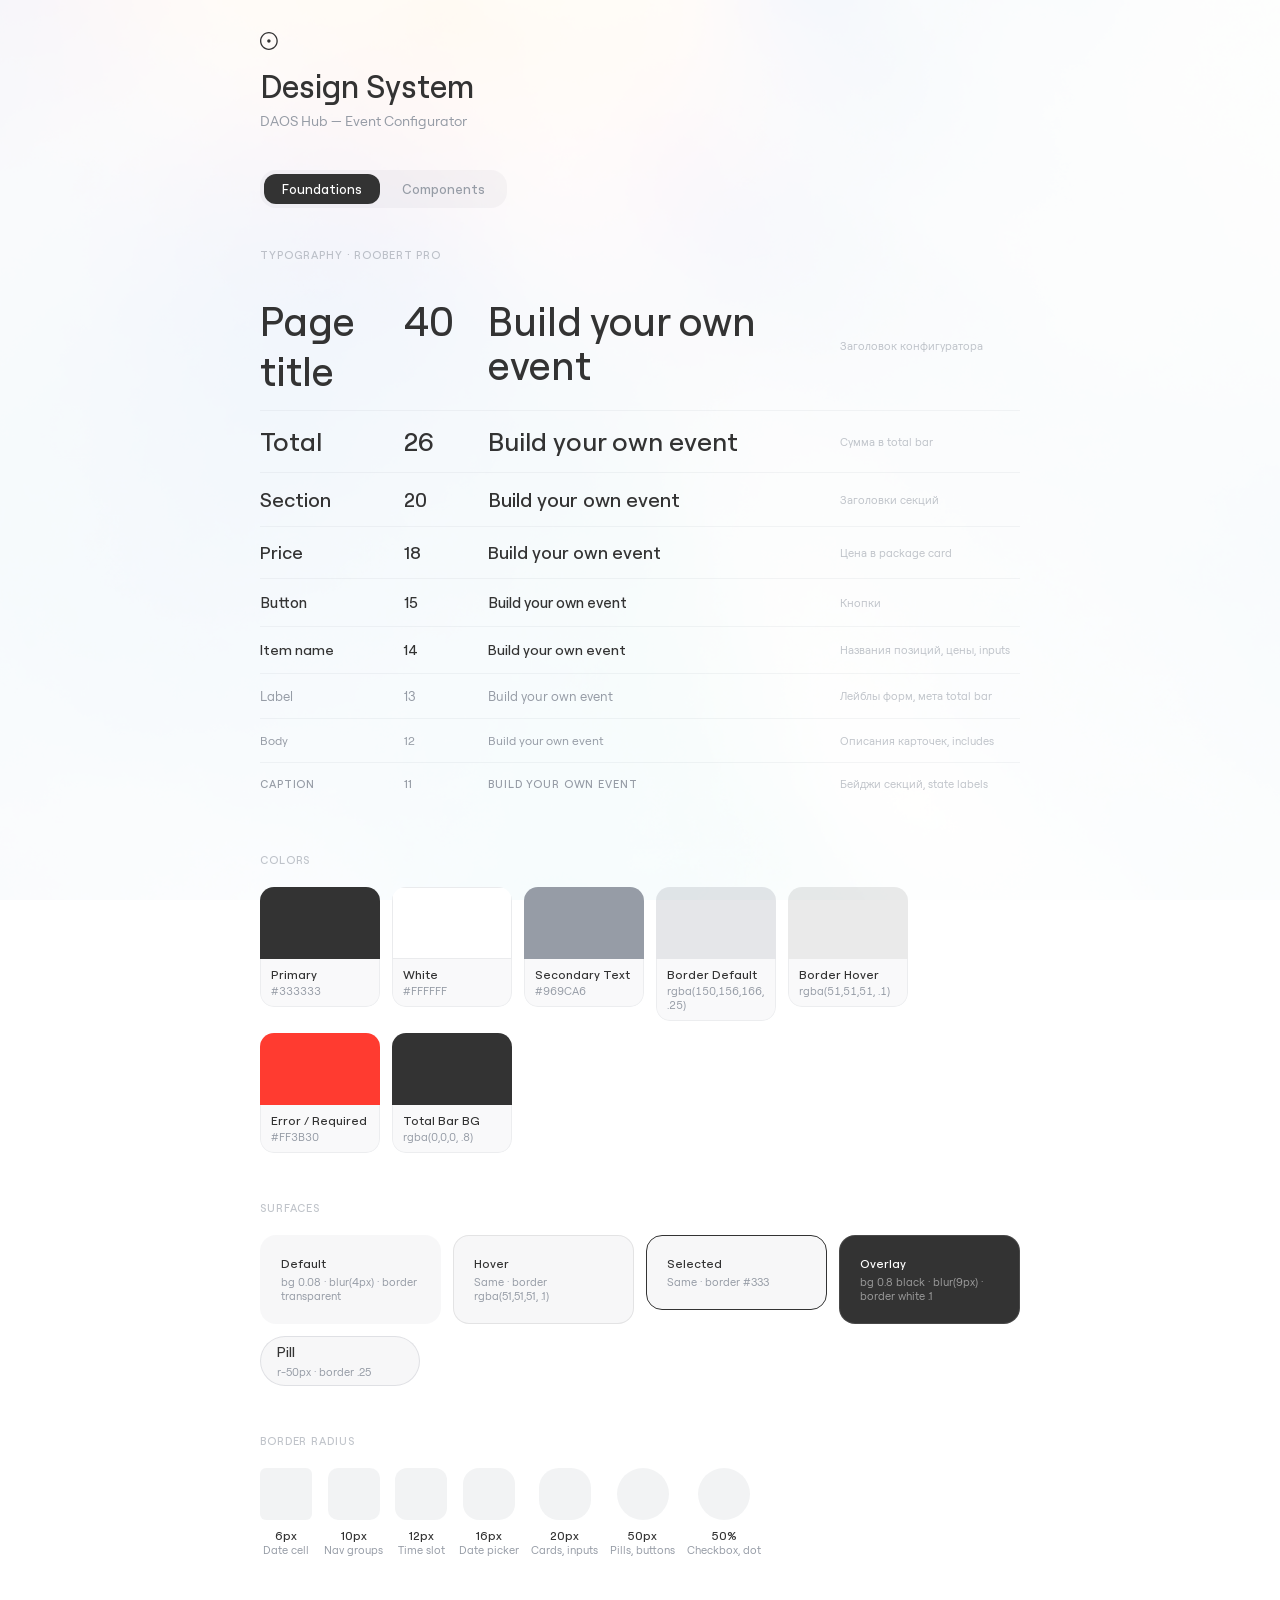
==== design-system.html @ 085d87f9 "style: refine text alignment and spacing for improved visual consistency - Center aligned text eleme" ====
<!DOCTYPE html>
<html lang="en">
<head>
  <meta charset="UTF-8">
  <meta name="viewport" content="width=device-width, initial-scale=1.0">
  <title>Design System — DAOS Hub</title>
  <link rel="stylesheet" href="styles.css">
  <style>
    /* ── DS overrides ── */
    body { padding: 2rem; overflow: auto; }
    body::before { opacity: 0.15; }
    .split-layout { display: block; height: auto; overflow: visible; padding: 0; }
    .split-left, .split-right { display: block; width: auto; height: auto; overflow: visible; position: static; }

    /* ── Shell ── */
    .ds-wrap { max-width: 760px; margin: 0 auto; padding-bottom: 6rem; }
    .ds-header { margin-bottom: 2.5rem; }
    .ds-logo { margin-bottom: 12px; }
    .ds-title { font-size: 32px; font-weight: 500; margin-bottom: 6px; }
    .ds-subtitle { font-size: 14px; color: #969CA6; }

    /* ── Tabs ── */
    .ds-tabs { display: flex; gap: 4px; margin-bottom: 2.5rem; background: rgba(150,156,166,0.08); border-radius: 16px; padding: 4px; width: fit-content; }
    .ds-tab { padding: 7px 18px; border-radius: 12px; font-family: inherit; font-size: 13px; font-weight: 500; border: none; cursor: pointer; background: transparent; color: #969CA6; transition: background 0.15s, color 0.15s; }
    .ds-tab.active { background: #333; color: #fff; }

    /* ── Panels ── */
    .ds-panel { display: none; }
    .ds-panel.active { display: block; }

    /* ── Sections ── */
    .ds-section { margin-bottom: 3rem; }
    .ds-section-title { font-size: 11px; font-weight: 500; text-transform: uppercase; letter-spacing: 0.08em; color: rgba(150,156,166,0.6); margin-bottom: 1.25rem; }
    .ds-row { display: flex; flex-wrap: wrap; gap: 12px; align-items: flex-start; }

    /* ── Color swatches ── */
    .swatch { border-radius: 14px; overflow: hidden; width: 120px; }
    .swatch-color { height: 72px; }
    .swatch-info { padding: 8px 10px; background: rgba(150,156,166,0.06); border: 1px solid rgba(150,156,166,0.12); border-top: none; border-radius: 0 0 14px 14px; }
    .swatch-name { font-size: 12px; font-weight: 500; color: #333; }
    .swatch-hex  { font-size: 11px; color: #969CA6; margin-top: 2px; font-variant-numeric: tabular-nums; }

    /* ── Surface samples ── */
    .surface-sample { border-radius: 16px; padding: 1.25rem; min-width: 160px; flex: 1; }
    .surface-label { font-size: 12px; font-weight: 500; margin-bottom: 4px; }
    .surface-desc  { font-size: 11px; color: #969CA6; }

    /* ── Typography scale ── */
    .type-scale { display: flex; flex-direction: column; }
    .ts-row { display: grid; grid-template-columns: 120px 60px 1fr 180px; align-items: baseline; gap: 0 1.5rem; padding: 14px 0; border-bottom: 1px solid rgba(150,156,166,0.1); }
    .ts-row:last-child { border-bottom: none; }
    .ts-name  { flex-shrink: 0; }
    .ts-size  { flex-shrink: 0; }
    .ts-example { }
    .ts-usage { font-size: 11px; color: rgba(150,156,166,0.6); align-self: center; }

    /* ── Component blocks ── */
    .cmp-block { margin-bottom: 3rem; }
    .cmp-title { font-size: 11px; font-weight: 500; text-transform: uppercase; letter-spacing: 0.08em; color: rgba(150,156,166,0.5); margin-bottom: 1.25rem; }
    .cmp-demo { padding: 1.5rem; background: rgba(150,156,166,0.04); border-radius: 20px; border: 1px solid rgba(150,156,166,0.1); }

    /* ── State tags ── */
    .state-group { display: flex; flex-direction: column; gap: 6px; }
    .state-tag { font-size: 11px; font-weight: 500; color: rgba(150,156,166,0.6); letter-spacing: 0.04em; padding-left: 2px; display: flex; align-items: center; gap: 6px; }
    .state-tag::after { content: ''; flex: 1; height: 1px; background: rgba(150,156,166,0.12); }
    .state-stack { display: flex; flex-direction: column; gap: 16px; }

    /* ── States side by side (for compact components) ── */
    .states-grid { display: flex; gap: 12px; flex-wrap: wrap; }
    .states-grid .state-group { flex: 1; min-width: 120px; }

    /* ── Interactive hint ── */
    .cmp-hint { font-size: 11px; color: #969CA6; margin-bottom: 12px; }
  </style>
</head>
<body>

<div class="ds-wrap">

  <div class="ds-header">
    <div class="ds-logo">
      <svg width="18" height="18" viewBox="0 0 20 20" fill="none">
        <path fill-rule="evenodd" clip-rule="evenodd" d="M9.88142 1.47632C5.22919 1.47632 1.45894 5.29324 1.45894 9.99912C1.45894 14.705 5.23093 18.5219 9.88142 18.5219C14.5319 18.5219 18.3039 14.705 18.3039 9.99912C18.3039 5.29324 14.5337 1.47632 9.88142 1.47632ZM0 9.99912C0 4.47658 4.42389 0 9.88142 0C15.3389 0 19.7628 4.47658 19.7628 9.99912C19.7628 15.5217 15.3389 19.9982 9.88142 19.9982C4.42389 19.9982 0 15.5217 0 9.99912Z" fill="#333"/>
        <path fill-rule="evenodd" clip-rule="evenodd" d="M8.02148 9.99919C8.02148 8.9603 8.85292 8.11719 9.88133 8.11719C10.9097 8.11719 11.7412 8.95853 11.7412 9.99919C11.7412 11.0398 10.9097 11.8812 9.88133 11.8812C8.85292 11.8812 8.02148 11.0398 8.02148 9.99919Z" fill="#333"/>
      </svg>
    </div>
    <div class="ds-title">Design System</div>
    <div class="ds-subtitle">DAOS Hub — Event Configurator</div>
  </div>

  <div class="ds-tabs">
    <button class="ds-tab active" onclick="showTab(event,'foundations')">Foundations</button>
    <button class="ds-tab" onclick="showTab(event,'components')">Components</button>
  </div>

  <!-- ══════════════════ FOUNDATIONS ══════════════════ -->
  <div class="ds-panel active" id="tab-foundations">

    <!-- Typography -->
    <div class="ds-section">
      <div class="ds-section-title">Typography · Roobert PRO</div>

      <div class="type-scale">

        <div class="ts-row">
          <div class="ts-name" style="font-size:40px;font-weight:500;">Page title</div>
          <div class="ts-size" style="font-size:40px;font-weight:500;">40</div>
          <div class="ts-example" style="font-size:40px;font-weight:500;line-height:1.1;">Build your own event</div>
          <div class="ts-usage">Заголовок конфигуратора</div>
        </div>

        <div class="ts-row">
          <div class="ts-name" style="font-size:26px;font-weight:500;">Total</div>
          <div class="ts-size" style="font-size:26px;font-weight:500;">26</div>
          <div class="ts-example" style="font-size:26px;font-weight:500;">Build your own event</div>
          <div class="ts-usage">Сумма в total bar</div>
        </div>

        <div class="ts-row">
          <div class="ts-name" style="font-size:20px;font-weight:500;">Section</div>
          <div class="ts-size" style="font-size:20px;font-weight:500;">20</div>
          <div class="ts-example" style="font-size:20px;font-weight:500;">Build your own event</div>
          <div class="ts-usage">Заголовки секций</div>
        </div>

        <div class="ts-row">
          <div class="ts-name" style="font-size:18px;font-weight:500;">Price</div>
          <div class="ts-size" style="font-size:18px;font-weight:500;">18</div>
          <div class="ts-example" style="font-size:18px;font-weight:500;">Build your own event</div>
          <div class="ts-usage">Цена в package card</div>
        </div>

        <div class="ts-row">
          <div class="ts-name" style="font-size:15px;font-weight:500;">Button</div>
          <div class="ts-size" style="font-size:15px;font-weight:500;">15</div>
          <div class="ts-example" style="font-size:15px;font-weight:500;">Build your own event</div>
          <div class="ts-usage">Кнопки</div>
        </div>

        <div class="ts-row">
          <div class="ts-name" style="font-size:14px;font-weight:500;">Item name</div>
          <div class="ts-size" style="font-size:14px;font-weight:500;">14</div>
          <div class="ts-example" style="font-size:14px;font-weight:500;">Build your own event</div>
          <div class="ts-usage">Названия позиций, цены, inputs</div>
        </div>

        <div class="ts-row">
          <div class="ts-name" style="font-size:13px;font-weight:400;color:#969CA6;">Label</div>
          <div class="ts-size" style="font-size:13px;font-weight:400;color:#969CA6;">13</div>
          <div class="ts-example" style="font-size:13px;font-weight:400;color:#969CA6;">Build your own event</div>
          <div class="ts-usage">Лейблы форм, мета total bar</div>
        </div>

        <div class="ts-row">
          <div class="ts-name" style="font-size:12px;font-weight:400;color:#969CA6;">Body</div>
          <div class="ts-size" style="font-size:12px;font-weight:400;color:#969CA6;">12</div>
          <div class="ts-example" style="font-size:12px;font-weight:400;color:#969CA6;">Build your own event</div>
          <div class="ts-usage">Описания карточек, includes</div>
        </div>

        <div class="ts-row" style="border-bottom:none;">
          <div class="ts-name" style="font-size:11px;font-weight:500;text-transform:uppercase;letter-spacing:0.08em;color:#969CA6;">Caption</div>
          <div class="ts-size" style="font-size:11px;font-weight:500;color:#969CA6;">11</div>
          <div class="ts-example" style="font-size:11px;font-weight:500;text-transform:uppercase;letter-spacing:0.08em;color:#969CA6;">Build your own event</div>
          <div class="ts-usage">Бейджи секций, state labels</div>
        </div>

      </div>
    </div>

    <!-- Colors -->
    <div class="ds-section">
      <div class="ds-section-title">Colors</div>
      <div class="ds-row">
        <div class="swatch">
          <div class="swatch-color" style="background:#333333;"></div>
          <div class="swatch-info"><div class="swatch-name">Primary</div><div class="swatch-hex">#333333</div></div>
        </div>
        <div class="swatch">
          <div class="swatch-color" style="background:#ffffff;border:1px solid rgba(150,156,166,0.2);"></div>
          <div class="swatch-info"><div class="swatch-name">White</div><div class="swatch-hex">#FFFFFF</div></div>
        </div>
        <div class="swatch">
          <div class="swatch-color" style="background:#969CA6;"></div>
          <div class="swatch-info"><div class="swatch-name">Secondary Text</div><div class="swatch-hex">#969CA6</div></div>
        </div>
        <div class="swatch">
          <div class="swatch-color" style="background:rgba(150,156,166,0.25);"></div>
          <div class="swatch-info"><div class="swatch-name">Border Default</div><div class="swatch-hex">rgba(150,156,166, .25)</div></div>
        </div>
        <div class="swatch">
          <div class="swatch-color" style="background:rgba(51,51,51,0.1);"></div>
          <div class="swatch-info"><div class="swatch-name">Border Hover</div><div class="swatch-hex">rgba(51,51,51, .1)</div></div>
        </div>
        <div class="swatch">
          <div class="swatch-color" style="background:#FF3B30;"></div>
          <div class="swatch-info"><div class="swatch-name">Error / Required</div><div class="swatch-hex">#FF3B30</div></div>
        </div>
        <div class="swatch">
          <div class="swatch-color" style="background:rgba(0,0,0,0.8);"></div>
          <div class="swatch-info"><div class="swatch-name">Total Bar BG</div><div class="swatch-hex">rgba(0,0,0, .8)</div></div>
        </div>
      </div>
    </div>

    <!-- Surfaces -->
    <div class="ds-section">
      <div class="ds-section-title">Surfaces</div>
      <div class="ds-row">
        <div class="surface-sample" style="background:rgba(150,156,166,0.08);backdrop-filter:blur(4px);border:1px solid transparent;">
          <div class="surface-label">Default</div>
          <div class="surface-desc">bg 0.08 · blur(4px) · border transparent</div>
        </div>
        <div class="surface-sample" style="background:rgba(150,156,166,0.08);backdrop-filter:blur(4px);border:1px solid rgba(51,51,51,0.1);">
          <div class="surface-label">Hover</div>
          <div class="surface-desc">Same · border rgba(51,51,51, .1)</div>
        </div>
        <div class="surface-sample" style="background:rgba(150,156,166,0.08);backdrop-filter:blur(4px);border:1px solid #333;">
          <div class="surface-label">Selected</div>
          <div class="surface-desc">Same · border #333</div>
        </div>
        <div class="surface-sample" style="background:rgba(0,0,0,0.8);backdrop-filter:blur(9px);border:1px solid rgba(255,255,255,0.1);color:#fff;">
          <div class="surface-label" style="color:#fff;">Overlay</div>
          <div class="surface-desc" style="color:rgba(255,255,255,0.5);">bg 0.8 black · blur(9px) · border white .1</div>
        </div>
        <div class="surface-sample" style="background:rgba(150,156,166,0.08);border:1px solid rgba(150,156,166,0.25);border-radius:50px;padding:6px 16px;flex:none;width:fit-content;align-self:flex-start;">
          <div class="surface-label" style="font-size:14px;font-weight:500;margin:0;">Pill</div>
          <div class="surface-desc" style="margin-top:4px;">r-50px · border .25</div>
        </div>
      </div>
    </div>

    <!-- Border Radius -->
    <div class="ds-section">
      <div class="ds-section-title">Border Radius</div>
      <div class="ds-row" style="align-items:flex-end;">
        <div style="text-align:center;">
          <div style="width:52px;height:52px;background:rgba(150,156,166,0.12);border-radius:6px;margin:0 auto 8px;"></div>
          <div style="font-size:12px;font-weight:500;">6px</div>
          <div style="font-size:11px;color:#969CA6;">Date cell</div>
        </div>
        <div style="text-align:center;">
          <div style="width:52px;height:52px;background:rgba(150,156,166,0.12);border-radius:10px;margin:0 auto 8px;"></div>
          <div style="font-size:12px;font-weight:500;">10px</div>
          <div style="font-size:11px;color:#969CA6;">Nav groups</div>
        </div>
        <div style="text-align:center;">
          <div style="width:52px;height:52px;background:rgba(150,156,166,0.12);border-radius:12px;margin:0 auto 8px;"></div>
          <div style="font-size:12px;font-weight:500;">12px</div>
          <div style="font-size:11px;color:#969CA6;">Time slot</div>
        </div>
        <div style="text-align:center;">
          <div style="width:52px;height:52px;background:rgba(150,156,166,0.12);border-radius:16px;margin:0 auto 8px;"></div>
          <div style="font-size:12px;font-weight:500;">16px</div>
          <div style="font-size:11px;color:#969CA6;">Date picker</div>
        </div>
        <div style="text-align:center;">
          <div style="width:52px;height:52px;background:rgba(150,156,166,0.12);border-radius:20px;margin:0 auto 8px;"></div>
          <div style="font-size:12px;font-weight:500;">20px</div>
          <div style="font-size:11px;color:#969CA6;">Cards, inputs</div>
        </div>
        <div style="text-align:center;">
          <div style="width:52px;height:52px;background:rgba(150,156,166,0.12);border-radius:50px;margin:0 auto 8px;"></div>
          <div style="font-size:12px;font-weight:500;">50px</div>
          <div style="font-size:11px;color:#969CA6;">Pills, buttons</div>
        </div>
        <div style="text-align:center;">
          <div style="width:52px;height:52px;background:rgba(150,156,166,0.12);border-radius:50%;margin:0 auto 8px;"></div>
          <div style="font-size:12px;font-weight:500;">50%</div>
          <div style="font-size:11px;color:#969CA6;">Checkbox, dot</div>
        </div>
      </div>
    </div>

  </div><!-- /foundations -->


  <!-- ══════════════════ COMPONENTS ══════════════════ -->
  <div class="ds-panel" id="tab-components">

    <!-- Toggle Card -->
    <div class="cmp-block">
      <div class="cmp-title">Toggle Card — Multi-select</div>
      <div class="cmp-demo">
        <div class="item-list">
          <div class="item-card ds-toggle" onclick="dsToggle(this)">
            <div class="item-main">
              <div class="item-chk"><svg class="item-chk-tick" viewBox="0 0 12 12"><polyline points="2,6 5,9 10,3" fill="none"/></svg></div>
              <div class="item-info">
                <div class="item-name">Conference Room</div>
                <div class="item-desc">Up to 30 people · boardroom style</div>
              </div>
              <div class="item-price">$1,500<div class="item-price-hint">/ hr</div></div>
            </div>
          </div>
          <div class="item-card ds-toggle" onclick="dsToggle(this)">
            <div class="item-main">
              <div class="item-chk"><svg class="item-chk-tick" viewBox="0 0 12 12"><polyline points="2,6 5,9 10,3" fill="none"/></svg></div>
              <div class="item-info">
                <div class="item-name">Networking Area</div>
                <div class="item-desc">70 people · stylish lounge and bar setting</div>
              </div>
              <div class="item-price">$2,000<div class="item-price-hint">/ hr</div></div>
            </div>
          </div>
          <div class="item-card selected ds-toggle" onclick="dsToggle(this)">
            <div class="item-main">
              <div class="item-chk"><svg class="item-chk-tick" viewBox="0 0 12 12" style="opacity:1;"><polyline points="2,6 5,9 10,3" fill="none"/></svg></div>
              <div class="item-info">
                <div class="item-name">Event Hall</div>
                <div class="item-desc">100 people · stunning Palm views and bar atmosphere</div>
              </div>
              <div class="item-price">$3,000<div class="item-price-hint">/ hr</div></div>
            </div>
            <div class="hrs-row" onclick="event.stopPropagation()">
              <span class="hrs-label">Hours</span>
              <div class="hrs-stepper">
                <button class="hrs-btn" onclick="dsHrs(this,-1)">
                  <svg class="lucide" viewBox="0 0 24 24"><line x1="5" y1="12" x2="19" y2="12"/></svg>
                </button>
                <span class="hrs-val">3</span>
                <button class="hrs-btn" onclick="dsHrs(this,1)">
                  <svg class="lucide" viewBox="0 0 24 24"><line x1="12" y1="5" x2="12" y2="19"/><line x1="5" y1="12" x2="19" y2="12"/></svg>
                </button>
              </div>
              <span class="hrs-total">$9,000</span>
            </div>
          </div>
          <div class="item-card included" style="cursor:default;">
            <div class="item-main">
              <div class="item-chk" style="opacity:0.35;"></div>
              <div class="item-info">
                <div class="item-name">Main Stage &amp; AV Setup</div>
                <div class="item-desc">LED screen, professional sound, stage lighting</div>
              </div>
              <div class="item-price"><span class="item-included">Included</span></div>
            </div>
          </div>
        </div>
      </div>
    </div>

    <!-- Package Card -->
    <div class="cmp-block">
      <div class="cmp-title">Package Card — Single-select</div>
      <div class="cmp-demo">
        <div style="display:flex;gap:12px;">
          <div class="item-card ds-pkg" onclick="dsPkg(this)" style="flex:1;border-radius:20px;padding:1rem;cursor:pointer;">
            <div class="pkg-price">$550 <span class="pkg-price-unit">/ 50 guests</span></div>
            <div class="pkg-name">Basic Sharing Platters</div>
            <div class="pkg-includes">Light, elegant bites · relaxed networking</div>
          </div>
          <div class="item-card selected ds-pkg" onclick="dsPkg(this)" style="flex:1;border-radius:20px;padding:1rem;cursor:pointer;">
            <div class="pkg-price">$950 <span class="pkg-price-unit">/ 50 guests</span></div>
            <div class="pkg-name">Classic Canapés</div>
            <div class="pkg-includes">5 items per person · elegant assortment</div>
          </div>
          <div class="item-card ds-pkg" onclick="dsPkg(this)" style="flex:1;border-radius:20px;padding:1rem;cursor:pointer;">
            <div class="pkg-price">$1,850 <span class="pkg-price-unit">/ 50 guests</span></div>
            <div class="pkg-name">Extended Canapés</div>
            <div class="pkg-includes">6 items per person · warm and cold bites</div>
          </div>
        </div>
      </div>
    </div>

    <!-- Val Box + Slider -->
    <div class="cmp-block">
      <div class="cmp-title">Value Badge + Slider</div>
      <div class="cmp-demo">
        <div style="text-align:center;">
          <div class="val-box" id="ds-guest-val">50 guests</div>
          <input type="range" id="ds-guest-slider" class="guest-slider" min="50" max="150" step="10" value="50"
            oninput="dsUpdateSlider(this)">
          <div class="guest-slider-ticks" id="ds-guest-ticks">
            <span class="active"></span><span class="active"></span><span></span><span></span><span></span><span></span><span></span><span></span><span></span><span></span><span></span>
          </div>
          <div class="guest-slider-range"><span>50</span><span>150</span></div>
        </div>
      </div>
    </div>

    <!-- Time Slot -->
    <div class="cmp-block">
      <div class="cmp-title">Time Slot</div>
      <div class="cmp-demo">
        <div style="display:flex;gap:8px;flex-wrap:wrap;">
          <div class="time-slot ds-timeslot" onclick="dsTimeSlot(this)">10:00</div>
          <div class="time-slot ds-timeslot" onclick="dsTimeSlot(this)">12:00</div>
          <div class="time-slot selected ds-timeslot" onclick="dsTimeSlot(this)">14:00</div>
          <div class="time-slot ds-timeslot" onclick="dsTimeSlot(this)">16:00</div>
          <div class="time-slot ds-timeslot" onclick="dsTimeSlot(this)">18:00</div>
          <div class="time-slot ds-timeslot" onclick="dsTimeSlot(this)">20:00</div>
        </div>
      </div>
    </div>

    <!-- Buttons -->
    <div class="cmp-block">
      <div class="cmp-title">Buttons</div>
      <div class="cmp-demo">
        <div style="display:flex;gap:16px;flex-wrap:wrap;align-items:center;">
          <button class="btn-submit" style="width:auto;margin:0;padding:12px 28px;">Leave a request</button>
          <div style="background:rgba(0,0,0,0.8);padding:12px 16px;border-radius:16px;">
            <button class="btn-submit" style="width:auto;margin:0;padding:12px 28px;background:#fff;color:#333;">Leave a request</button>
          </div>
          <button class="btn-back">← Back</button>
        </div>
      </div>
    </div>

    <!-- Form Inputs -->
    <div class="cmp-block">
      <div class="cmp-title">Form Inputs</div>
      <div class="cmp-demo">
        <div style="display:flex;gap:12px;flex-wrap:wrap;margin-bottom:12px;">
          <div style="flex:1;min-width:160px;">
            <div class="fg">
              <label>Name <span class="req">*</span></label>
              <input type="text" placeholder="Your name">
            </div>
          </div>
          <div style="flex:1;min-width:160px;">
            <div class="fg">
              <label>Email <span class="req">*</span></label>
              <input type="email" placeholder="you@company.com">
            </div>
          </div>
          <div style="flex:1;min-width:160px;">
            <div class="fg error">
              <label>Company <span class="req">*</span></label>
              <input type="text" placeholder="ACME Inc.">
              <span class="field-error">This field is required</span>
            </div>
          </div>
        </div>
        <div>
          <div class="fg">
            <label>Notes</label>
            <textarea placeholder="Any additional details…"></textarea>
          </div>
        </div>
      </div>
    </div>

    <!-- Total Bar -->
    <div class="cmp-block">
      <div class="cmp-title">Total Bar</div>
      <div class="cmp-demo" style="padding:0;">
        <div style="background:rgba(0,0,0,0.8);backdrop-filter:blur(9px);border-radius:20px;padding:0.875rem 1.25rem;color:#fff;display:flex;flex-direction:column;gap:0.875rem;">
          <div class="total-bar-top">
            <div class="total-bar-left">
              <div class="total-bar-meta">Your event</div>
              <div class="total-bar-datetime">Apr 25, 2026 · 18:00</div>
            </div>
            <div class="total-bar-right">
              <div style="font-size:13px;color:rgba(255,255,255,0.5);">Total</div>
              <div class="total-bar-val">$12,400</div>
            </div>
          </div>
          <button class="btn-submit" style="margin:0;background:#fff;color:#333;">Leave a request</button>
        </div>
      </div>
    </div>

  </div><!-- /components -->

</div><!-- /ds-wrap -->

<script>
  function showTab(e, name) {
    document.querySelectorAll('.ds-tab').forEach(t => t.classList.remove('active'));
    document.querySelectorAll('.ds-panel').forEach(p => p.classList.remove('active'));
    document.getElementById('tab-' + name).classList.add('active');
    e.target.classList.add('active');
  }

  /* Toggle Card */
  function dsToggle(card) {
    const wasSelected = card.classList.contains('selected');
    card.classList.toggle('selected');
    const tick = card.querySelector('.item-chk-tick');
    if (tick) tick.style.opacity = wasSelected ? '0' : '1';
    const hrsRow = card.querySelector('.hrs-row');
    if (hrsRow) hrsRow.style.display = wasSelected ? 'none' : 'flex';
  }

  /* Hours stepper */
  function dsHrs(btn, delta) {
    const stepper = btn.closest('.hrs-stepper');
    const valEl = stepper.querySelector('.hrs-val');
    const totalEl = btn.closest('.hrs-row').querySelector('.hrs-total');
    let hrs = parseInt(valEl.textContent) + delta;
    if (hrs < 1) hrs = 1;
    valEl.textContent = hrs;
    totalEl.textContent = '$' + (hrs * 3000).toLocaleString();
  }

  /* Slider with ticks */
  function dsUpdateSlider(input) {
    const val = parseInt(input.value);
    document.getElementById('ds-guest-val').textContent = val + ' guests';
    const idx = (val - 50) / 10;
    document.querySelectorAll('#ds-guest-ticks span').forEach((s, i) => {
      s.classList.toggle('active', i <= idx);
    });
  }

  /* Package Card single-select */
  function dsPkg(card) {
    card.closest('.cmp-demo').querySelectorAll('.ds-pkg').forEach(c => c.classList.remove('selected'));
    card.classList.add('selected');
  }

  /* Time Slot single-select */
  function dsTimeSlot(slot) {
    slot.closest('div').querySelectorAll('.ds-timeslot').forEach(s => s.classList.remove('selected'));
    slot.classList.add('selected');
  }
</script>

</body>
</html>
---- styles.css ----
@font-face {
  font-family: 'Roobert PRO';
  src: url('fonts/RoobertPRO-Light.woff') format('woff');
  font-weight: 300;
  font-style: normal;
  font-display: swap;
}
@font-face {
  font-family: 'Roobert PRO';
  src: url('fonts/RoobertPRO-Regular.woff') format('woff');
  font-weight: 400;
  font-style: normal;
  font-display: swap;
}
@font-face {
  font-family: 'Roobert PRO';
  src: url('fonts/RoobertPRO-Medium.woff') format('woff');
  font-weight: 500;
  font-style: normal;
  font-display: swap;
}
@font-face {
  font-family: 'Roobert PRO';
  src: url('fonts/RoobertPRO-Bold.woff') format('woff');
  font-weight: 700;
  font-style: normal;
  font-display: swap;
}

*, *::before, *::after { box-sizing: border-box; margin: 0; padding: 0; }
body { font-family: 'Roobert PRO', sans-serif; background: #fff; color: #333; padding: 2rem; position: relative; }
body::before { content: ''; position: fixed; inset: 0; background: url('images/background.png') no-repeat center center; background-size: cover; opacity: 0.3; z-index: -1; }
.cfg { max-width: 100%; margin: 0 auto; padding: 1.5rem 0 6rem; }
@media (min-width: 850px) { .cfg { max-width: 500px; } }
.divider { display: none; }

/* Locked state */
#rest { transition: opacity 0.2s; }
#rest.locked { opacity: 0.35; pointer-events: none; user-select: none; }
#enquiry-section { transition: opacity 0.2s; margin-top: 60px; }
#enquiry-section.locked { opacity: 0.35; pointer-events: none; user-select: none; }
#enquiry-section .step-row { margin-top: 0; }
.guest-slider-wrap { transition: opacity 0.2s; }
.guest-slider-wrap.locked { opacity: 0.35; pointer-events: none; user-select: none; }
.step-row.locked { opacity: 0.35; }

/* Lucide icons */
.lucide { width: 14px; height: 14px; stroke: currentColor; stroke-width: 1.5; vertical-align: middle; }
.item-chk-tick { width: 12px; height: 12px; stroke: #fff; stroke-width: 2.5; opacity: 0; transition: opacity 0.15s; }
.item-card.selected .item-chk-tick { opacity: 1; }
.btn-submit .lucide, .btn-back .lucide { width: 15px; height: 15px; }

/* Page title */
.cfg-logo { text-align: center; margin-bottom: 12px; }
.cfg-title { font-size: 40px; font-weight: 500; margin-bottom: 6px; text-align: center; }
.cfg-desc { font-size: 14px; color: #969CA6; text-align: center; margin-bottom: 0; }

/* Section headers */
.step-row { display: flex; align-items: center; justify-content: center; gap: 10px; margin-top: 60px; margin-bottom: calc(1rem + 10px); text-align: center; }
.cfg > .step-row:first-of-type { margin-top: 30px; }
.step-dot { width: 8px; height: 8px; border-radius: 50%; background: rgba(150, 156, 166, 0.5); flex-shrink: 0; transition: background 0.2s; }
.step-dot.done { background: #333; }
.step-title { font-size: 20px; font-weight: 500; color: #333; }
.step-sub { display: none; }

/* Guest count slider */
.guest-slider-wrap { padding: 0.25rem 0 0.5rem; }
.val-box { display: flex; align-items: center; justify-content: center; background: rgba(150,156,166,0.08); border: 1px solid rgba(150,156,166,0.25); border-radius: 50px; padding: 6px 16px; font-size: 14px; font-weight: 500; color: #333; margin: 0 auto 14px; width: fit-content; }
.guest-slider { -webkit-appearance: none; appearance: none; width: 100%; height: 4px; border-radius: 2px; background: rgba(150,156,166,0.25); outline: none; cursor: pointer; display: block; }
.guest-slider::-webkit-slider-thumb { -webkit-appearance: none; appearance: none; width: 16px; height: 16px; border-radius: 50%; background: #333; cursor: pointer; transition: transform 0.1s; }
.guest-slider::-webkit-slider-thumb:active { transform: scale(1.2); }
.guest-slider::-moz-range-thumb { width: 16px; height: 16px; border-radius: 50%; background: #333; border: none; cursor: pointer; }
.guest-slider-ticks { display: flex; justify-content: space-between; margin-top: 6px; padding: 0 8px; }
.guest-slider-ticks span { width: 2px; height: 2px; border-radius: 50%; background: rgba(150,156,166,0.4); display: block; transition: background 0.15s; }
.guest-slider-ticks span.active { background: #333; }
.guest-slider-range { display: flex; justify-content: space-between; font-size: 12px; color: #969CA6; margin-top: 3px; }
.duration-wrap { padding: 0.25rem 0 0.5rem; transition: opacity 0.2s; }
.duration-wrap.locked { opacity: 0.35; pointer-events: none; user-select: none; }
.duration-ticks { display: flex; justify-content: space-between; margin-top: 6px; padding: 0 8px; }
.duration-ticks span { width: 2px; height: 2px; border-radius: 50%; background: rgba(150,156,166,0.4); display: block; transition: background 0.15s; }
.duration-ticks span.active { background: #333; }
.size-card.selected { border-color: #333; }
.size-label { font-size: 16px; font-weight: 500; }
.size-hint { font-size: 13px; color: #969CA6; margin-top: 4px; }

/* Item list (multi-select toggle cards) */
.item-list { display: flex; flex-direction: column; gap: 8px; }
.item-card { background: rgba(150, 156, 166, 0.08); backdrop-filter: blur(4px); border: 1px solid transparent; border-radius: 20px; padding: 0.875rem 1.25rem; cursor: pointer; transition: border-color 0.15s; }
.item-card:hover { border-color: rgba(51, 51, 51, 0.1); }
.item-card:active { transform: scale(0.995); }
.item-card.selected { border-color: #333; }
.item-card.included { border-color: transparent; }
.item-main { display: flex; align-items: center; gap: 12px; }
.item-chk { width: 22px; height: 22px; border-radius: 50%; border: 1.5px solid rgba(150, 156, 166, 0.5); flex-shrink: 0; display: flex; align-items: center; justify-content: center; transition: background 0.15s, border-color 0.15s; cursor: pointer; }
.item-card.selected .item-chk { background: #333; border-color: #333; }
.item-info { flex: 1; min-width: 0; }
.item-name { font-size: 14px; font-weight: 500; }
.item-desc { font-size: 12px; color: rgba(150, 156, 166, 1); margin-top: 2px; }
.item-price { font-size: 14px; font-weight: 500; flex-shrink: 0; text-align: right; }
.item-price-hint { font-size: 11px; color: #969CA6; font-weight: 400; }
.item-included { font-size: 12px; color: #999; font-style: italic; font-weight: 400; }

/* Hours stepper */
.hrs-row { display: flex; align-items: center; gap: 10px; margin-top: 10px; padding-top: 10px; border-top: 1px solid rgba(150, 156, 166, 0.1); }
.hrs-label { font-size: 13px; color: #969CA6; }
.hrs-stepper { display: inline-flex; align-items: center; gap: 6px; background: rgba(150,156,166,0.08); border: 1px solid rgba(150,156,166,0.25); border-radius: 50px; padding: 2px; }
.hrs-btn { background: none; border: none; padding: 0; width: 26px; height: 26px; border-radius: 50%; display: flex; align-items: center; justify-content: center; cursor: pointer; color: #969CA6; outline: none; flex-shrink: 0; transition: background 0.15s, color 0.15s; font-family: inherit; }
.hrs-btn:hover { background: rgba(150,156,166,0.2); color: #333; }
.hrs-btn .lucide { width: 14px; height: 14px; }
.hrs-val { font-size: 14px; font-weight: 500; color: #333; min-width: 16px; text-align: center; }
.hrs-input { width: 28px; font-size: 14px; font-weight: 500; color: #333; text-align: center; background: none; border: none; outline: none; padding: 0; font-family: inherit; -moz-appearance: textfield; }
.hrs-input::-webkit-inner-spin-button, .hrs-input::-webkit-outer-spin-button { -webkit-appearance: none; margin: 0; }
.hrs-total { margin-left: auto; font-size: 14px; font-weight: 500; color: #333; }

/* Catering / Beverages cards (single-select) */
.pkg-grid { display: grid; grid-template-columns: 1fr 1fr; gap: 10px; }
.pkg-card { background: rgba(150, 156, 166, 0.08); backdrop-filter: blur(4px); border: 1px solid transparent; border-radius: 20px; padding: 0; cursor: default; transition: border-color 0.15s; overflow: hidden; }
#catering-grid .item-card { cursor: pointer; }
.pkg-img { width: 100%; aspect-ratio: 1 / 0.8; background: rgba(150, 156, 166, 0.08); display: block; }
.pkg-card .pkg-price, .pkg-card .pkg-name, .pkg-card .pkg-includes { padding-left: 1rem; padding-right: 1rem; }
.pkg-card .pkg-price { padding-top: 1rem; }
.pkg-card .pkg-includes { padding-bottom: 1rem; }
.pkg-card:hover { border-color: rgba(51, 51, 51, 0.1); }
.pkg-card.selected { border-color: #333; }
.pkg-name { font-size: 14px; font-weight: 500; line-height: 1.4; min-height: 1.4em; margin-bottom: 6px; }
.pkg-price { font-size: 18px; font-weight: 500; margin-bottom: 8px; }
.pkg-includes { font-size: 12px; color: #969CA6; margin-top: 8px; line-height: 1.5; }
.pkg-price-unit { font-size: 13px; font-weight: 400; color: #969CA6; }
.pkg-total { font-size: 12px; color: #969CA6; padding: 0 1rem; margin-bottom: 4px; min-height: 1em; }
.pkg-card.selected .pkg-includes { padding-bottom: 0; }
.waitstaff-badge { display: inline-block; margin: 8px 1rem 4px; padding: 3px 10px; background: rgba(51,51,51,0.07); border-radius: 20px; font-size: 11px; font-weight: 500; color: #333; }
.pkg-counter { display: flex; align-items: center; gap: 8px; padding: 10px 1rem 1rem; border-top: 1px solid rgba(150,156,166,0.1); margin-top: 8px; }

/* Date + time row */
.datetime-block { margin-bottom: 20px; }
/* Datetime header (above both boxes) */
.datetime-header { display: flex; gap: 8px; align-items: center; margin-bottom: 6px; }
.dt-cal-header { flex: 1; display: flex; align-items: center; justify-content: space-between; min-width: 0; }
.dt-cal-label { font-size: 13px; }
.dt-month { font-weight: 600; color: #333; }
.dt-year { color: #333; }
.dt-cal-header-nav { display: flex; gap: 2px; background: rgba(150, 156, 166, 0.08); backdrop-filter: blur(4px); border-radius: 10px; padding: 3px; }
.dt-slots-header { width: 145px; flex-shrink: 0; display: flex; align-items: center; justify-content: center; }
.dt-slots-day { font-size: 13px; text-align: center; }
.dt-slots-day .ts-dow { font-weight: 600; color: #333; }
.dt-slots-day .ts-date { color: #333; }
.ts-format-toggle { display: flex; gap: 2px; background: rgba(150, 156, 166, 0.08); backdrop-filter: blur(4px); border-radius: 10px; padding: 3px; }
.ts-fmt-btn { font-size: 11px; padding: 3px 6px; border-radius: 7px; border: none; cursor: pointer; font-family: inherit; background: transparent; color: #969CA6; transition: background 0.15s, color 0.15s; }
.ts-fmt-btn.active { background: #333; color: #fff; }

/* Datetime body */
.datetime-body { display: flex; gap: 8px; }
.date-picker { flex: 1; min-width: 0; height: 190px; overflow: hidden; background: rgba(150, 156, 166, 0.08); backdrop-filter: blur(4px); border: none; border-radius: 20px; padding: 10px; box-sizing: border-box; max-width: calc(100% - 153px); }
.time-slots-wrap { width: 145px; flex-shrink: 0; height: 190px; overflow: hidden; }
.time-slots { display: flex; flex-direction: column; gap: 5px; overflow-y: auto; scrollbar-width: none; height: 100%; }
.time-slots::-webkit-scrollbar { display: none; }
.time-slot { background: rgba(150, 156, 166, 0.08); backdrop-filter: blur(4px); border: 1px solid transparent; border-radius: 12px; padding: 7px 4px; text-align: center; font-size: 12px; font-family: inherit; cursor: pointer; transition: border-color 0.15s; flex-shrink: 0; }
.time-slot:hover { border-color: rgba(51, 51, 51, 0.1); }
.time-slot.selected { border-color: #333; font-weight: 500; }

/* Total bar */
@keyframes total-bar-in  { from { opacity: 0; transform: translateY(16px); } to { opacity: 1; transform: translateY(0); } }
@keyframes total-bar-out { from { opacity: 1; transform: translateY(0); } to { opacity: 0; transform: translateY(16px); } }
.total-bar { display: none; flex-direction: column; gap: 0.875rem; background: rgba(0, 0, 0, 0.8); backdrop-filter: blur(9px); border: 1px solid rgba(255, 255, 255, 0.1); color: #fff; border-radius: 20px; padding: 0.875rem 1.25rem; position: fixed; bottom: 1.5rem; left: 12px; right: 12px; z-index: 100; }
.total-bar.visible { display: flex; animation: total-bar-in 0.35s cubic-bezier(0.22, 1, 0.36, 1) both; }
.total-bar.hiding { display: flex; animation: total-bar-out 0.3s cubic-bezier(0.4, 0, 1, 1) both; }
@media (min-width: 850px) {
  .total-bar { right: 1.5rem; left: auto; width: calc(500px - 3rem); }
}
.total-bar-top { display: flex; justify-content: space-between; align-items: center; gap: 1rem; }
.total-bar-left { display: flex; flex-direction: column; gap: 2px; }
.total-bar-meta { font-size: 13px; color: rgba(255, 255, 255, 0.5); }
.total-bar-datetime { font-size: 13px; color: #fff; }
.total-bar-right { text-align: right; flex-shrink: 0; }
.total-bar-val { font-size: 26px; font-weight: 500; }

/* Checkout page */
.checkout-summary { background: rgba(150, 156, 166, 0.08); backdrop-filter: blur(4px); border: 1px solid transparent; border-radius: 20px; padding: 1.25rem; }
.co-section-header { font-size: 11px; font-weight: 500; text-transform: uppercase; letter-spacing: 0.05em; color: rgba(150, 156, 166, 0.5); padding-top: 14px; padding-bottom: 2px; }
.co-section-header:first-child { padding-top: 0; }
.checkout-row { display: flex; justify-content: space-between; align-items: baseline; padding: 5px 0; font-size: 14px; }
.checkout-row .lbl { color: rgba(150, 156, 166, 1); }
.checkout-row .val { color: #333; font-weight: 500; }
.checkout-total { display: flex; justify-content: space-between; align-items: flex-start; padding-top: 10px; margin-top: 8px; border-top: 1px solid rgba(150, 156, 166, 0.1); }
.total-lbl { font-size: 15px; font-weight: 500; }
.total-val { font-size: 22px; font-weight: 500; text-align: right; }

/* Buttons */
.btn-back { background: none; border: none; font-family: inherit; font-size: 13px; color: #969CA6; cursor: pointer; padding: 0; margin-bottom: 1.5rem; }
.btn-back:hover { color: #333; }
.btn-submit { width: 100%; margin-top: 1.25rem; padding: 12px; background: #333; color: #fff; border: none; border-radius: 20px; font-family: inherit; font-size: 15px; font-weight: 500; cursor: pointer; transition: opacity 0.15s; }
.total-bar .btn-submit { margin-top: 0; background: #fff; color: #333; }
.btn-submit:hover { opacity: 0.85; }
.btn-submit:active { transform: scale(0.995); }

/* Contact form */
.form-grid { margin-top: 1.5rem; display: grid; grid-template-columns: 1fr 1fr; gap: 12px; }
.fg { display: flex; flex-direction: column; gap: 6px; }
.fg.full { grid-column: 1 / -1; }
.fg label { font-size: 13px; color: #969CA6; }
.fg label .req { color: #FF3B30; }
.input-wrap { position: relative; display: flex; align-items: center; }
.input-wrap input { width: 100%; padding-right: 36px; }
.input-wrap .lucide { position: absolute; right: 12px; width: 16px; height: 16px; stroke: #969CA6; pointer-events: none; }
input[type="time"]::-webkit-calendar-picker-indicator { display: none; }
input[type="time"]::-webkit-date-and-time-value { text-align: left; margin: 0; }

.fg input, .fg textarea { font-family: inherit; font-size: 14px; padding: 8px 12px; background: rgba(150, 156, 166, 0.08); backdrop-filter: blur(4px); border: 1px solid transparent; border-radius: 20px; transition: border-color 0.15s; outline: none; box-sizing: border-box; height: 38px; -webkit-appearance: none; appearance: none; }
.phone-wrap { display: flex; gap: 8px; }
.phone-wrap input { flex: 1; min-width: 0; }
.dial-select { font-family: inherit; font-size: 14px; padding: 8px 10px; background: rgba(150, 156, 166, 0.08); backdrop-filter: blur(4px); border: 1px solid transparent; border-radius: 20px; outline: none; cursor: pointer; height: 38px; -webkit-appearance: none; appearance: none; flex-shrink: 0; transition: border-color 0.15s; color: #333; }
.dial-select:hover { border-color: rgba(51, 51, 51, 0.1); }
.dial-select:focus { border-color: #333; }
.fg textarea { height: auto; }
.fg input::placeholder, .fg textarea::placeholder { color: #969CA6; }
.fg input:hover, .fg textarea:hover { border-color: rgba(51, 51, 51, 0.1); }
.fg input:focus, .fg textarea:focus { border-color: #333; }
.fg textarea { min-height: 72px; resize: vertical; }

/* Field validation errors */
.fg.error label { color: #c00; }
.fg.error input, .fg.error textarea { border-color: #c00 !important; }
.field-error { font-size: 12px; color: #c00; margin-top: 2px; }

/* Success screen */
.success-box { text-align: center; padding: 2.5rem 1rem; }

/* ─── Date picker ─────────────────────────────────────────────────────────── */
.dp-header { display: none; }
.dp-month-label { font-size: 12px; font-weight: 500; }
.dp-nav { background: none; border: none; cursor: pointer; padding: 2px; border-radius: 8px; display: flex; align-items: center; color: #333; }
.dp-nav:hover { background: rgba(150,156,166,0.12); }
.dp-grid { display: grid; grid-template-columns: repeat(7, 1fr); gap: 1px; }
.dp-dow { font-size: 12px; color: #969CA6; text-align: center; padding: 2px 0 5px; }
.dp-day { font-size: 12px; text-align: center; padding: 4px 1px; border-radius: 6px; cursor: pointer; }
.dp-day:not(.dp-empty):hover { background: rgba(150,156,166,0.12); }
.dp-selected { background: #333 !important; color: #fff !important; }
.dp-today:not(.dp-selected) { font-weight: 600; }
.dp-past { color: rgba(150, 156, 166, 0.5); cursor: default; }
.dp-empty { cursor: default; }

/* Mobile time input (hidden on desktop) */
.time-mobile-wrap { display: none; }

/* ─── Responsive ──────────────────────────────────────────────────────────── */

@media (max-width: 639px) {
  body { padding: 1rem; }
  .cfg { padding: 1rem 0; }
  .pkg-grid { grid-template-columns: 1fr 1fr; }
  .form-grid { grid-template-columns: 1fr; }
  .fg.full { grid-column: 1 / -1; }
  .total-bar-val { font-size: 22px; }
  .size-card { padding: 0.875rem 1rem; }

  /* Prevent iOS zoom on input focus (triggered when font-size < 16px) */
  .fg input, .fg textarea { font-size: 16px; }

  /* DateTime: vertical layout on mobile */
  .datetime-header { flex-direction: column; align-items: stretch; gap: 0; }
  .dt-slots-header { display: none; }
  .datetime-body { flex-direction: column; }
  .date-picker { max-width: 100%; height: auto; }
  .time-slots-wrap { display: none; }

  /* Mobile time input */
  .time-mobile-wrap { display: flex; flex-direction: column; gap: 6px; margin-top: 8px; }
  .time-mobile-header { padding-left: 0; }
  .time-mobile-input { cursor: pointer; }
  .time-mobile-input input { width: 100%; height: 44px; font-family: inherit; font-size: 16px; padding: 8px 36px 8px 12px; background: rgba(150, 156, 166, 0.08); backdrop-filter: blur(4px); border: 1px solid transparent; border-radius: 20px; outline: none; box-sizing: border-box; -webkit-appearance: none; appearance: none; cursor: pointer; color: #333; }
  .time-mobile-input input:focus { border-color: #333; }
  .time-mobile-input .lucide { position: absolute; right: 12px; width: 16px; height: 16px; stroke: #969CA6; pointer-events: none; }
}

/* ─── Split Layout ─────────────────────────────────────────────────────────── */

@media (min-width: 850px) {
  body { padding: 0; overflow: hidden; }
  body::before { display: none; }

  body::before { display: block; }

  .split-layout { display: flex; height: 100vh; overflow: hidden; padding: 1.5rem 0 1.5rem 1.5rem; box-sizing: border-box; gap: 0; }

  .split-left { position: relative; flex: 1 1 0; height: 100%; overflow: hidden; background: rgba(150, 156, 166, 0.08); backdrop-filter: blur(4px); border-radius: 20px; }
  .split-img { width: 100%; height: 100%; object-fit: cover; object-position: center; display: block; border-radius: 20px; transition: opacity 0.4s ease; }
  .split-img.fading { opacity: 0; }
  .split-img-overlay { position: absolute; inset: 0; border-radius: 20px; background: rgba(0,0,0,0.1); pointer-events: none; }

  .split-label { position: absolute; inset: 0; display: flex; align-items: center; justify-content: center; padding: 2rem; text-align: center; font-size: 28px; font-weight: 500; color: #333; letter-spacing: -0.02em; line-height: 1.2; transition: opacity 0.2s ease; pointer-events: none; }

  .split-right { width: 500px; flex-shrink: 0; height: 100vh; overflow-y: auto; overflow-x: hidden; padding-bottom: 1.5rem; box-sizing: border-box; }
  .split-right .cfg { max-width: 500px; padding: 1.5rem; margin: 0; }
}

@media (max-width: 849px) {
  .split-layout { display: flex; flex-direction: column; box-sizing: border-box; }
  .split-left {
    display: block;
    flex: none;
    width: 100%;
    box-sizing: border-box;
    aspect-ratio: 16 / 9;
    position: sticky;
    top: 12px;
    z-index: 10;
    background: rgba(150, 156, 166, 0.08);
    backdrop-filter: blur(4px);
    border-radius: 20px;
    overflow: hidden;
  }
  .split-right { height: auto; overflow: visible; }
}

@media (max-width: 599px) {
  body { padding: 12px; }
  .split-layout { padding: 12px 12px 0; }
}
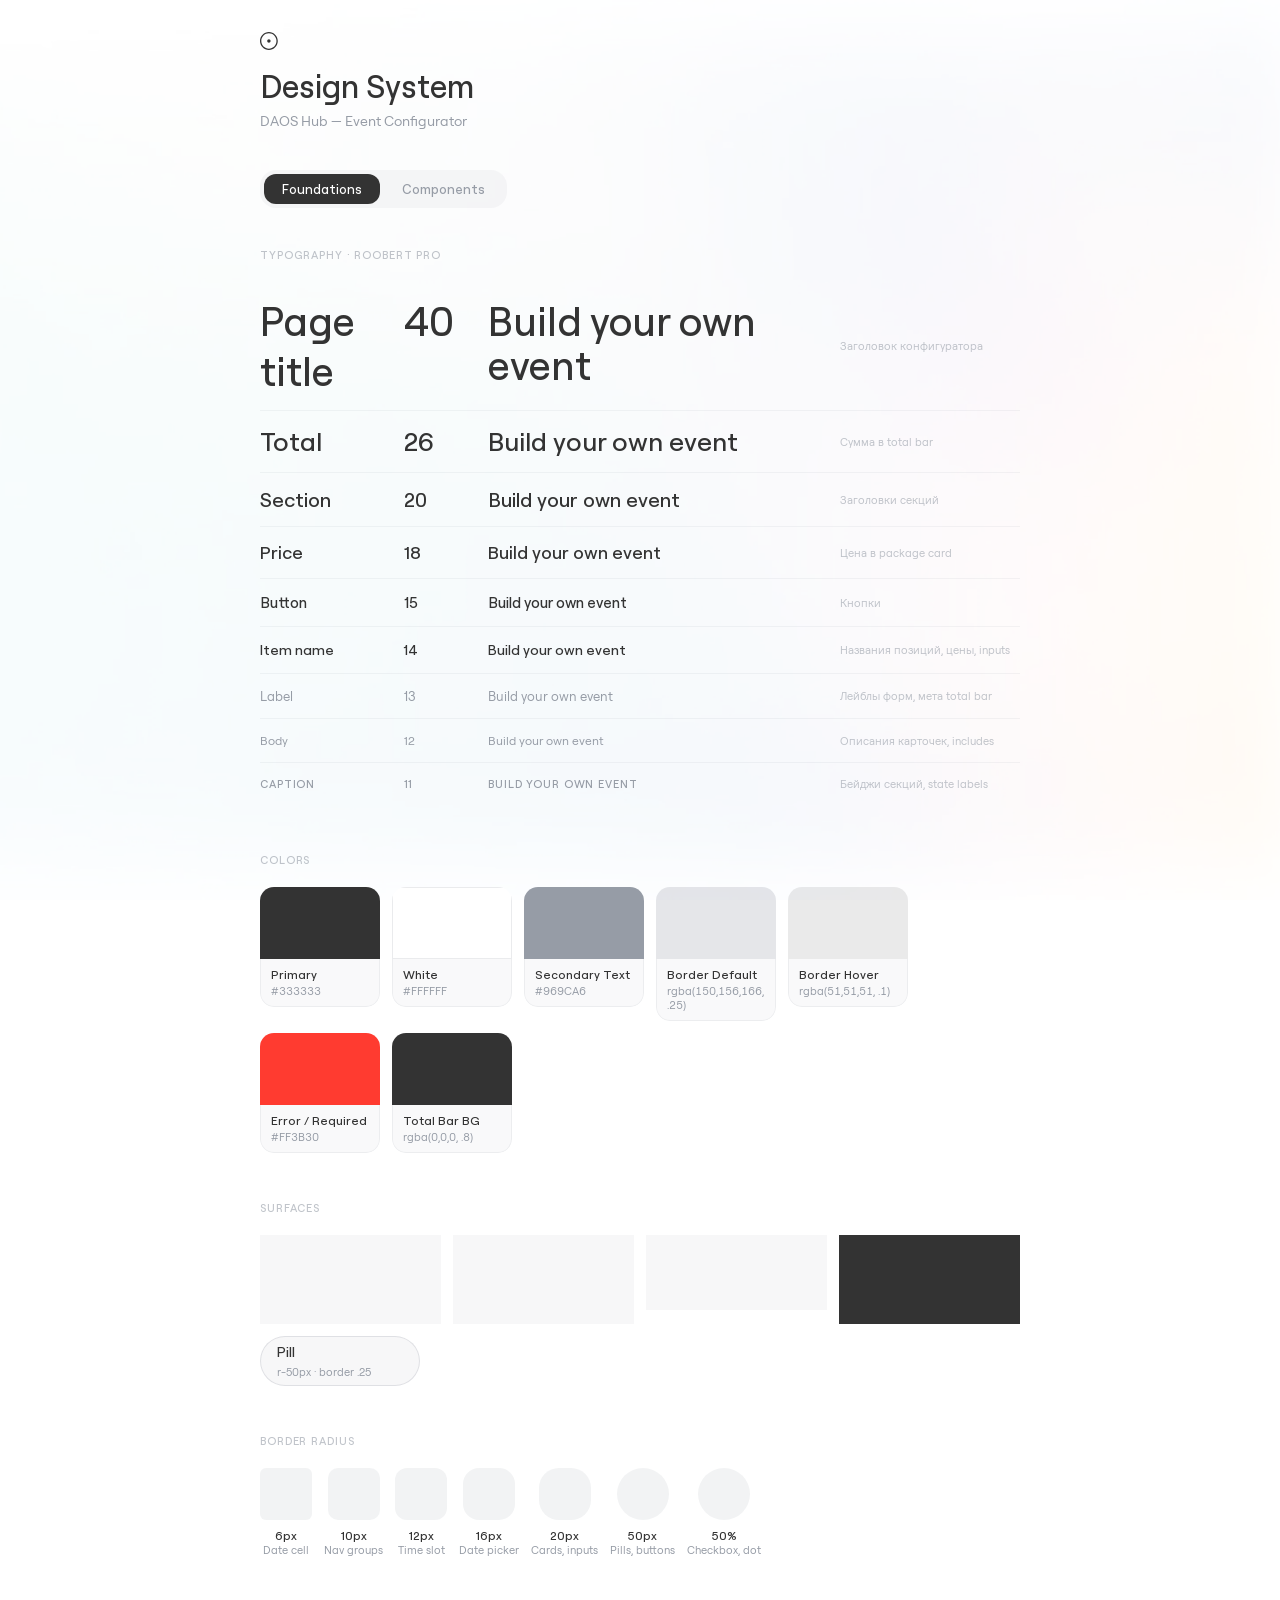
==== commit a608c118: "refactor: introduce CSS design tokens and fix DS slider layout - Add :root with 30 design tokens (co" ====
--- a/design-system.html
+++ b/design-system.html
@@ -368,14 +368,17 @@
     <div class="cmp-block">
       <div class="cmp-title">Value Badge + Slider</div>
       <div class="cmp-demo">
-        <div style="text-align:center;">
-          <div class="val-box" id="ds-guest-val">50 guests</div>
+        <div class="guest-slider-wrap">
+          <div class="slider-labels-row">
+            <span class="slider-range-label">50</span>
+            <div class="val-box" id="ds-guest-val">50</div>
+            <span class="slider-range-label">150</span>
+          </div>
           <input type="range" id="ds-guest-slider" class="guest-slider" min="50" max="150" step="10" value="50"
             oninput="dsUpdateSlider(this)">
           <div class="guest-slider-ticks" id="ds-guest-ticks">
-            <span class="active"></span><span class="active"></span><span></span><span></span><span></span><span></span><span></span><span></span><span></span><span></span><span></span>
-          </div>
-          <div class="guest-slider-range"><span>50</span><span>150</span></div>
+            <span class="active"></span><span></span><span></span><span></span><span></span><span></span><span></span><span></span><span></span><span></span><span></span>
+          </div>
         </div>
       </div>
     </div>
@@ -499,7 +502,7 @@
   /* Slider with ticks */
   function dsUpdateSlider(input) {
     const val = parseInt(input.value);
-    document.getElementById('ds-guest-val').textContent = val + ' guests';
+    document.getElementById('ds-guest-val').textContent = val;
     const idx = (val - 50) / 10;
     document.querySelectorAll('#ds-guest-ticks span').forEach((s, i) => {
       s.classList.toggle('active', i <= idx);
--- a/styles.css
+++ b/styles.css
@@ -27,169 +27,214 @@
   font-display: swap;
 }
 
+:root {
+  /* ── Colours ────────────────────────────── */
+  --c-text:    #333;
+  --c-muted:   #969CA6;
+  --c-white:   #fff;
+  --c-error:   #FF3B30;
+
+  /* Glass fills */
+  --glass-40:  rgba(255, 255, 255, 0.40);
+  --glass-60:  rgba(255, 255, 255, 0.60);
+  --glass-65:  rgba(255, 255, 255, 0.65);
+  --glass-80:  rgba(255, 255, 255, 0.80);
+
+  /* Muted tints — rgb(150 156 166) */
+  --muted-08:  rgba(150, 156, 166, 0.08);
+  --muted-10:  rgba(150, 156, 166, 0.10);
+  --muted-12:  rgba(150, 156, 166, 0.12);
+  --muted-15:  rgba(150, 156, 166, 0.15);
+  --muted-20:  rgba(150, 156, 166, 0.20);
+  --muted-50:  rgba(150, 156, 166, 0.50);
+  --muted-70:  rgba(150, 156, 166, 0.70);
+
+  /* Text tints — rgb(51 51 51) */
+  --text-07:   rgba(51, 51, 51, 0.07);
+  --text-10:   rgba(51, 51, 51, 0.10);
+  --text-60:   rgba(51, 51, 51, 0.60);
+
+  /* ── Radii ──────────────────────────────── */
+  --r-sm:   6px;
+  --r-md:   10px;
+  --r-lg:   12px;
+  --r-pill: 16px;
+  --r-xl:   20px;
+
+  /* ── Glass inner shadows ────────────────── */
+  --shadow-glass:    inset -0.5px -1px 0 rgba(255,255,255,0.60), inset 0.5px 1px 0 rgba(255,255,255,0.60);
+  --shadow-glass-md: inset -0.5px -1px 0 rgba(255,255,255,0.80), inset 0.5px 1px 0 rgba(255,255,255,0.80);
+  --shadow-glass-lg: inset -0.5px -1px 0 rgba(255,255,255,0.90), inset 0.5px 1px 0 rgba(255,255,255,0.90);
+
+  /* ── Transitions ────────────────────────── */
+  --t-fast: 0.15s;
+  --t-med:  0.20s;
+}
+
 *, *::before, *::after { box-sizing: border-box; margin: 0; padding: 0; }
-body { font-family: 'Roobert PRO', sans-serif; background: #fff; color: #333; padding: 2rem; position: relative; }
-body::before { content: ''; position: fixed; inset: 0; background: url('images/background.png') no-repeat center center; background-size: cover; opacity: 0.3; z-index: -1; }
+body { font-family: 'Roobert PRO', sans-serif; color: var(--c-text); padding: 2rem; position: relative; }
+body::before { content: ''; position: fixed; top: 0; bottom: 0; left: 0; right: -40px; background: url('images/event-configurator-bg.webp') no-repeat right center; background-size: cover; opacity: 1; z-index: -1; }
 .cfg { max-width: 100%; margin: 0 auto; padding: 1.5rem 0 6rem; }
 @media (min-width: 850px) { .cfg { max-width: 500px; } }
 .divider { display: none; }
 
 /* Locked state */
-#rest { transition: opacity 0.2s; }
+#rest { transition: opacity var(--t-med); }
 #rest.locked { opacity: 0.35; pointer-events: none; user-select: none; }
-#enquiry-section { transition: opacity 0.2s; margin-top: 60px; }
+#enquiry-section { transition: opacity var(--t-med); margin-top: 60px; }
 #enquiry-section.locked { opacity: 0.35; pointer-events: none; user-select: none; }
 #enquiry-section .step-row { margin-top: 0; }
-.guest-slider-wrap { transition: opacity 0.2s; }
+.guest-slider-wrap { transition: opacity var(--t-med); }
 .guest-slider-wrap.locked { opacity: 0.35; pointer-events: none; user-select: none; }
 .step-row.locked { opacity: 0.35; }
 
 /* Lucide icons */
 .lucide { width: 14px; height: 14px; stroke: currentColor; stroke-width: 1.5; vertical-align: middle; }
-.item-chk-tick { width: 12px; height: 12px; stroke: #fff; stroke-width: 2.5; opacity: 0; transition: opacity 0.15s; }
+.item-chk-tick { width: 12px; height: 12px; stroke: var(--c-white); stroke-width: 2.5; opacity: 0; transition: opacity var(--t-fast); }
 .item-card.selected .item-chk-tick { opacity: 1; }
 .btn-submit .lucide, .btn-back .lucide { width: 15px; height: 15px; }
 
 /* Page title */
 .cfg-logo { text-align: center; margin-bottom: 12px; }
-.cfg-title { font-size: 40px; font-weight: 500; margin-bottom: 6px; text-align: center; }
-.cfg-desc { font-size: 14px; color: #969CA6; text-align: center; margin-bottom: 0; }
+.cfg-title { font-size: 40px; font-weight: 500; margin-bottom: 60px; text-align: center; }
+.cfg-desc { font-size: 14px; color: var(--c-muted); text-align: center; margin-bottom: 0; }
 
 /* Section headers */
 .step-row { display: flex; align-items: center; justify-content: center; gap: 10px; margin-top: 60px; margin-bottom: calc(1rem + 10px); text-align: center; }
 .cfg > .step-row:first-of-type { margin-top: 30px; }
-.step-dot { width: 8px; height: 8px; border-radius: 50%; background: rgba(150, 156, 166, 0.5); flex-shrink: 0; transition: background 0.2s; }
-.step-dot.done { background: #333; }
-.step-title { font-size: 20px; font-weight: 500; color: #333; }
+.step-dot { width: 8px; height: 8px; border-radius: 50%; background: var(--muted-50); flex-shrink: 0; transition: background var(--t-med); }
+.step-dot.done { background: var(--c-text); }
+.step-title { font-size: 20px; font-weight: 500; color: var(--c-text); }
 .step-sub { display: none; }
 
 /* Guest count slider */
 .guest-slider-wrap { padding: 0.25rem 0 0.5rem; }
-.val-box { display: flex; align-items: center; justify-content: center; background: rgba(150,156,166,0.08); border: 1px solid rgba(150,156,166,0.25); border-radius: 50px; padding: 6px 16px; font-size: 14px; font-weight: 500; color: #333; margin: 0 auto 14px; width: fit-content; }
-.guest-slider { -webkit-appearance: none; appearance: none; width: 100%; height: 4px; border-radius: 2px; background: rgba(150,156,166,0.25); outline: none; cursor: pointer; display: block; }
-.guest-slider::-webkit-slider-thumb { -webkit-appearance: none; appearance: none; width: 16px; height: 16px; border-radius: 50%; background: #333; cursor: pointer; transition: transform 0.1s; }
+.slider-labels-row { display: flex; align-items: center; justify-content: space-between; margin-bottom: 14px; }
+.slider-range-label { font-size: 12px; font-weight: 500; color: var(--c-text); }
+.val-box { display: flex; align-items: center; justify-content: center; background: none; border: 1px solid var(--c-text); border-radius: var(--r-pill); width: 60px; height: 21px; font-size: 12px; font-weight: 500; color: var(--c-text); }
+.guest-slider { -webkit-appearance: none; appearance: none; width: 100%; height: 4px; border-radius: var(--r-lg); background: var(--glass-40); outline: none; cursor: pointer; display: block; box-shadow: var(--shadow-glass); }
+.guest-slider::-webkit-slider-thumb { -webkit-appearance: none; appearance: none; width: 16px; height: 16px; border-radius: 50%; background: var(--c-text); cursor: pointer; transition: transform 0.1s; }
 .guest-slider::-webkit-slider-thumb:active { transform: scale(1.2); }
-.guest-slider::-moz-range-thumb { width: 16px; height: 16px; border-radius: 50%; background: #333; border: none; cursor: pointer; }
-.guest-slider-ticks { display: flex; justify-content: space-between; margin-top: 6px; padding: 0 8px; }
-.guest-slider-ticks span { width: 2px; height: 2px; border-radius: 50%; background: rgba(150,156,166,0.4); display: block; transition: background 0.15s; }
-.guest-slider-ticks span.active { background: #333; }
-.guest-slider-range { display: flex; justify-content: space-between; font-size: 12px; color: #969CA6; margin-top: 3px; }
-.duration-wrap { padding: 0.25rem 0 0.5rem; transition: opacity 0.2s; }
+.guest-slider::-moz-range-thumb { width: 16px; height: 16px; border-radius: 50%; background: var(--c-text); border: none; cursor: pointer; }
+.guest-slider-ticks { display: flex; justify-content: space-between; margin-top: 10px; padding: 0 6px; }
+.guest-slider-ticks span { width: 4px; height: 4px; border-radius: 5px; background: var(--c-white); display: block; transition: background var(--t-fast); }
+.guest-slider-ticks span.active { background: var(--c-text); }
+.duration-wrap { padding: 0.25rem 0 0.5rem; transition: opacity var(--t-med); }
 .duration-wrap.locked { opacity: 0.35; pointer-events: none; user-select: none; }
-.duration-ticks { display: flex; justify-content: space-between; margin-top: 6px; padding: 0 8px; }
-.duration-ticks span { width: 2px; height: 2px; border-radius: 50%; background: rgba(150,156,166,0.4); display: block; transition: background 0.15s; }
-.duration-ticks span.active { background: #333; }
-.size-card.selected { border-color: #333; }
+.duration-ticks { display: flex; justify-content: space-between; margin-top: 10px; padding: 0 6px; }
+.duration-ticks span { width: 4px; height: 4px; border-radius: 5px; background: var(--c-white); display: block; transition: background var(--t-fast); }
+.duration-ticks span.active { background: var(--c-text); }
+.size-card.selected { border-color: var(--c-text); }
 .size-label { font-size: 16px; font-weight: 500; }
-.size-hint { font-size: 13px; color: #969CA6; margin-top: 4px; }
+.size-hint { font-size: 13px; color: var(--c-muted); margin-top: 4px; }
 
 /* Item list (multi-select toggle cards) */
 .item-list { display: flex; flex-direction: column; gap: 8px; }
-.item-card { background: rgba(150, 156, 166, 0.08); backdrop-filter: blur(4px); border: 1px solid transparent; border-radius: 20px; padding: 0.875rem 1.25rem; cursor: pointer; transition: border-color 0.15s; }
-.item-card:hover { border-color: rgba(51, 51, 51, 0.1); }
+.item-card { background: var(--glass-40); border: 1px solid var(--c-white); border-radius: var(--r-xl); padding: 0.875rem 1.25rem; cursor: pointer; transition: border-color var(--t-fast), background var(--t-fast); }
+.item-card:hover { border-color: var(--c-white); }
 .item-card:active { transform: scale(0.995); }
-.item-card.selected { border-color: #333; }
+.item-card.selected { background: var(--glass-60); border: 1px solid var(--c-text); box-shadow: none; }
 .item-card.included { border-color: transparent; }
 .item-main { display: flex; align-items: center; gap: 12px; }
-.item-chk { width: 22px; height: 22px; border-radius: 50%; border: 1.5px solid rgba(150, 156, 166, 0.5); flex-shrink: 0; display: flex; align-items: center; justify-content: center; transition: background 0.15s, border-color 0.15s; cursor: pointer; }
-.item-card.selected .item-chk { background: #333; border-color: #333; }
+.item-chk { width: 22px; height: 22px; border-radius: 50%; border: 1.5px solid var(--muted-20); flex-shrink: 0; display: flex; align-items: center; justify-content: center; transition: background var(--t-fast), border-color var(--t-fast); cursor: pointer; }
+.item-card.selected .item-chk { background: var(--c-text); border-color: var(--c-text); }
 .item-info { flex: 1; min-width: 0; }
 .item-name { font-size: 14px; font-weight: 500; }
-.item-desc { font-size: 12px; color: rgba(150, 156, 166, 1); margin-top: 2px; }
+.item-desc { font-size: 12px; color: var(--c-muted); margin-top: 2px; }
 .item-price { font-size: 14px; font-weight: 500; flex-shrink: 0; text-align: right; }
-.item-price-hint { font-size: 11px; color: #969CA6; font-weight: 400; }
-.item-included { font-size: 12px; color: #999; font-style: italic; font-weight: 400; }
+.item-price-hint { font-size: 11px; color: var(--c-muted); font-weight: 400; }
+.item-included { display: inline-block; border: 1px solid var(--c-text); border-radius: var(--r-lg); backdrop-filter: blur(7.5px); padding: 3px 7px; font-size: 11px; font-weight: 500; color: var(--c-text); font-style: normal; }
 
 /* Hours stepper */
-.hrs-row { display: flex; align-items: center; gap: 10px; margin-top: 10px; padding-top: 10px; border-top: 1px solid rgba(150, 156, 166, 0.1); }
-.hrs-label { font-size: 13px; color: #969CA6; }
-.hrs-stepper { display: inline-flex; align-items: center; gap: 6px; background: rgba(150,156,166,0.08); border: 1px solid rgba(150,156,166,0.25); border-radius: 50px; padding: 2px; }
-.hrs-btn { background: none; border: none; padding: 0; width: 26px; height: 26px; border-radius: 50%; display: flex; align-items: center; justify-content: center; cursor: pointer; color: #969CA6; outline: none; flex-shrink: 0; transition: background 0.15s, color 0.15s; font-family: inherit; }
-.hrs-btn:hover { background: rgba(150,156,166,0.2); color: #333; }
+.hrs-row { display: flex; align-items: center; gap: 10px; margin-top: 10px; padding-top: 10px; border-top: 1px solid var(--muted-10); }
+.hrs-label { font-size: 13px; color: var(--c-muted); }
+.hrs-stepper { display: inline-flex; align-items: center; gap: 6px; background: var(--glass-80); border: none; border-radius: var(--r-lg); padding: 2px; box-shadow: inset -0.5px -1px 0 var(--c-white), inset 0.5px 1px 0 var(--c-white); }
+.hrs-btn { background: none; border: none; padding: 0; width: 26px; height: 26px; border-radius: 50%; display: flex; align-items: center; justify-content: center; cursor: pointer; color: var(--c-muted); outline: none; flex-shrink: 0; transition: background var(--t-fast), color var(--t-fast); font-family: inherit; }
+.hrs-btn:hover { background: var(--muted-20); color: var(--c-text); }
 .hrs-btn .lucide { width: 14px; height: 14px; }
-.hrs-val { font-size: 14px; font-weight: 500; color: #333; min-width: 16px; text-align: center; }
-.hrs-input { width: 28px; font-size: 14px; font-weight: 500; color: #333; text-align: center; background: none; border: none; outline: none; padding: 0; font-family: inherit; -moz-appearance: textfield; }
+.hrs-val { font-size: 14px; font-weight: 500; color: var(--c-text); min-width: 16px; text-align: center; }
+.hrs-input { width: 28px; font-size: 14px; font-weight: 500; color: var(--c-text); text-align: center; background: none; border: none; outline: none; padding: 0; font-family: inherit; -moz-appearance: textfield; }
 .hrs-input::-webkit-inner-spin-button, .hrs-input::-webkit-outer-spin-button { -webkit-appearance: none; margin: 0; }
-.hrs-total { margin-left: auto; font-size: 14px; font-weight: 500; color: #333; }
+.hrs-total { margin-left: auto; font-size: 14px; font-weight: 500; color: var(--c-text); }
 
 /* Catering / Beverages cards (single-select) */
 .pkg-grid { display: grid; grid-template-columns: 1fr 1fr; gap: 10px; }
-.pkg-card { background: rgba(150, 156, 166, 0.08); backdrop-filter: blur(4px); border: 1px solid transparent; border-radius: 20px; padding: 0; cursor: default; transition: border-color 0.15s; overflow: hidden; }
+.pkg-card { background: var(--muted-08); backdrop-filter: blur(4px); border: 1px solid transparent; border-radius: var(--r-xl); padding: 0; cursor: default; transition: border-color var(--t-fast); overflow: hidden; }
 #catering-grid .item-card { cursor: pointer; }
-.pkg-img { width: 100%; aspect-ratio: 1 / 0.8; background: rgba(150, 156, 166, 0.08); display: block; }
+.pkg-img { width: 100%; aspect-ratio: 1 / 0.8; background: var(--muted-08); display: block; }
 .pkg-card .pkg-price, .pkg-card .pkg-name, .pkg-card .pkg-includes { padding-left: 1rem; padding-right: 1rem; }
 .pkg-card .pkg-price { padding-top: 1rem; }
 .pkg-card .pkg-includes { padding-bottom: 1rem; }
-.pkg-card:hover { border-color: rgba(51, 51, 51, 0.1); }
-.pkg-card.selected { border-color: #333; }
+.pkg-card:hover { border-color: var(--text-10); }
+.pkg-card.selected { border-color: var(--c-text); }
 .pkg-name { font-size: 14px; font-weight: 500; line-height: 1.4; min-height: 1.4em; margin-bottom: 6px; }
 .pkg-price { font-size: 18px; font-weight: 500; margin-bottom: 8px; }
-.pkg-includes { font-size: 12px; color: #969CA6; margin-top: 8px; line-height: 1.5; }
-.pkg-price-unit { font-size: 13px; font-weight: 400; color: #969CA6; }
-.pkg-total { font-size: 12px; color: #969CA6; padding: 0 1rem; margin-bottom: 4px; min-height: 1em; }
+.pkg-includes { font-size: 12px; color: var(--c-muted); margin-top: 8px; line-height: 1.5; }
+.pkg-price-unit { font-size: 13px; font-weight: 400; color: var(--c-muted); }
+.pkg-total { font-size: 12px; color: var(--c-muted); padding: 0 1rem; margin-bottom: 4px; min-height: 1em; }
 .pkg-card.selected .pkg-includes { padding-bottom: 0; }
-.waitstaff-badge { display: inline-block; margin: 8px 1rem 4px; padding: 3px 10px; background: rgba(51,51,51,0.07); border-radius: 20px; font-size: 11px; font-weight: 500; color: #333; }
-.pkg-counter { display: flex; align-items: center; gap: 8px; padding: 10px 1rem 1rem; border-top: 1px solid rgba(150,156,166,0.1); margin-top: 8px; }
+.waitstaff-badge { display: inline-block; margin: 8px 1rem 4px; padding: 3px 10px; background: var(--text-07); border-radius: var(--r-xl); font-size: 11px; font-weight: 500; color: var(--c-text); }
+.pkg-counter { display: flex; align-items: center; gap: 8px; padding: 10px 1rem 1rem; border-top: 1px solid var(--muted-10); margin-top: 8px; }
 
 /* Date + time row */
 .datetime-block { margin-bottom: 20px; }
 /* Datetime header (above both boxes) */
 .datetime-header { display: flex; gap: 8px; align-items: center; margin-bottom: 6px; }
-.dt-cal-header { flex: 1; display: flex; align-items: center; justify-content: space-between; min-width: 0; }
+.dt-cal-header { flex: 1; display: flex; align-items: center; justify-content: space-between; min-width: 0; padding: 0 20px; }
 .dt-cal-label { font-size: 13px; }
-.dt-month { font-weight: 600; color: #333; }
-.dt-year { color: #333; }
-.dt-cal-header-nav { display: flex; gap: 2px; background: rgba(150, 156, 166, 0.08); backdrop-filter: blur(4px); border-radius: 10px; padding: 3px; }
+.dt-month { font-weight: 600; color: var(--c-text); }
+.dt-year { color: var(--c-text); }
+.dt-cal-header-nav { display: flex; gap: 2px; background: var(--muted-08); backdrop-filter: blur(4px); border-radius: var(--r-md); padding: 3px; }
 .dt-slots-header { width: 145px; flex-shrink: 0; display: flex; align-items: center; justify-content: center; }
 .dt-slots-day { font-size: 13px; text-align: center; }
-.dt-slots-day .ts-dow { font-weight: 600; color: #333; }
-.dt-slots-day .ts-date { color: #333; }
-.ts-format-toggle { display: flex; gap: 2px; background: rgba(150, 156, 166, 0.08); backdrop-filter: blur(4px); border-radius: 10px; padding: 3px; }
-.ts-fmt-btn { font-size: 11px; padding: 3px 6px; border-radius: 7px; border: none; cursor: pointer; font-family: inherit; background: transparent; color: #969CA6; transition: background 0.15s, color 0.15s; }
-.ts-fmt-btn.active { background: #333; color: #fff; }
+.dt-slots-day .ts-dow { font-weight: 600; color: var(--c-text); }
+.dt-slots-day .ts-date { color: var(--c-text); }
+.ts-format-toggle { display: flex; gap: 2px; background: var(--muted-08); backdrop-filter: blur(4px); border-radius: var(--r-md); padding: 3px; }
+.ts-fmt-btn { font-size: 11px; padding: 3px 6px; border-radius: 7px; border: none; cursor: pointer; font-family: inherit; background: transparent; color: var(--c-muted); transition: background var(--t-fast), color var(--t-fast); }
+.ts-fmt-btn.active { background: var(--c-text); color: var(--c-white); }
 
 /* Datetime body */
 .datetime-body { display: flex; gap: 8px; }
-.date-picker { flex: 1; min-width: 0; height: 190px; overflow: hidden; background: rgba(150, 156, 166, 0.08); backdrop-filter: blur(4px); border: none; border-radius: 20px; padding: 10px; box-sizing: border-box; max-width: calc(100% - 153px); }
+.date-picker { flex: 1; min-width: 0; height: 190px; overflow: hidden; background: var(--glass-40); backdrop-filter: blur(4px); border: none; border-radius: var(--r-xl); padding: 10px 20px; box-sizing: border-box; max-width: calc(100% - 153px); box-shadow: var(--shadow-glass); }
 .time-slots-wrap { width: 145px; flex-shrink: 0; height: 190px; overflow: hidden; }
 .time-slots { display: flex; flex-direction: column; gap: 5px; overflow-y: auto; scrollbar-width: none; height: 100%; }
 .time-slots::-webkit-scrollbar { display: none; }
-.time-slot { background: rgba(150, 156, 166, 0.08); backdrop-filter: blur(4px); border: 1px solid transparent; border-radius: 12px; padding: 7px 4px; text-align: center; font-size: 12px; font-family: inherit; cursor: pointer; transition: border-color 0.15s; flex-shrink: 0; }
-.time-slot:hover { border-color: rgba(51, 51, 51, 0.1); }
-.time-slot.selected { border-color: #333; font-weight: 500; }
+.time-slot { background: var(--glass-40); backdrop-filter: blur(4px); border: none; border-radius: var(--r-lg); padding: 7px 4px; text-align: center; font-size: 12px; font-family: inherit; cursor: pointer; transition: background var(--t-fast); flex-shrink: 0; box-shadow: var(--shadow-glass); }
+.time-slot:hover { background: var(--glass-65); }
+.time-slot.selected { background: var(--c-text); border-color: var(--c-text); color: var(--c-white); font-weight: 500; box-shadow: none; }
 
 /* Total bar */
 @keyframes total-bar-in  { from { opacity: 0; transform: translateY(16px); } to { opacity: 1; transform: translateY(0); } }
 @keyframes total-bar-out { from { opacity: 1; transform: translateY(0); } to { opacity: 0; transform: translateY(16px); } }
-.total-bar { display: none; flex-direction: column; gap: 0.875rem; background: rgba(0, 0, 0, 0.8); backdrop-filter: blur(9px); border: 1px solid rgba(255, 255, 255, 0.1); color: #fff; border-radius: 20px; padding: 0.875rem 1.25rem; position: fixed; bottom: 1.5rem; left: 12px; right: 12px; z-index: 100; }
+.total-bar { display: none; flex-direction: column; gap: 20px; background: var(--glass-80); backdrop-filter: blur(10px); border: 1px solid transparent; color: var(--c-text); border-radius: var(--r-xl); padding: 21px; position: fixed; bottom: 1.5rem; z-index: 100; left: 12px; right: 12px; box-shadow: var(--shadow-glass-lg); }
 .total-bar.visible { display: flex; animation: total-bar-in 0.35s cubic-bezier(0.22, 1, 0.36, 1) both; }
 .total-bar.hiding { display: flex; animation: total-bar-out 0.3s cubic-bezier(0.4, 0, 1, 1) both; }
 @media (min-width: 850px) {
-  .total-bar { right: 1.5rem; left: auto; width: calc(500px - 3rem); }
+  .total-bar { left: auto; right: 3rem; width: calc(500px - 3rem); bottom: 1.5rem; }
 }
 .total-bar-top { display: flex; justify-content: space-between; align-items: center; gap: 1rem; }
 .total-bar-left { display: flex; flex-direction: column; gap: 2px; }
-.total-bar-meta { font-size: 13px; color: rgba(255, 255, 255, 0.5); }
-.total-bar-datetime { font-size: 13px; color: #fff; }
+.total-bar-meta { font-size: 13px; color: var(--text-60); }
+.total-bar-datetime { font-size: 13px; font-weight: 500; color: var(--c-text); }
 .total-bar-right { text-align: right; flex-shrink: 0; }
 .total-bar-val { font-size: 26px; font-weight: 500; }
 
 /* Checkout page */
-.checkout-summary { background: rgba(150, 156, 166, 0.08); backdrop-filter: blur(4px); border: 1px solid transparent; border-radius: 20px; padding: 1.25rem; }
-.co-section-header { font-size: 11px; font-weight: 500; text-transform: uppercase; letter-spacing: 0.05em; color: rgba(150, 156, 166, 0.5); padding-top: 14px; padding-bottom: 2px; }
+.checkout-summary { background: var(--muted-08); backdrop-filter: blur(4px); border: 1px solid transparent; border-radius: var(--r-xl); padding: 1.25rem; }
+.co-section-header { font-size: 11px; font-weight: 500; text-transform: uppercase; letter-spacing: 0.05em; color: var(--muted-50); padding-top: 14px; padding-bottom: 2px; }
 .co-section-header:first-child { padding-top: 0; }
 .checkout-row { display: flex; justify-content: space-between; align-items: baseline; padding: 5px 0; font-size: 14px; }
-.checkout-row .lbl { color: rgba(150, 156, 166, 1); }
-.checkout-row .val { color: #333; font-weight: 500; }
-.checkout-total { display: flex; justify-content: space-between; align-items: flex-start; padding-top: 10px; margin-top: 8px; border-top: 1px solid rgba(150, 156, 166, 0.1); }
+.checkout-row .lbl { color: var(--c-muted); }
+.checkout-row .val { color: var(--c-text); font-weight: 500; }
+.checkout-total { display: flex; justify-content: space-between; align-items: flex-start; padding-top: 10px; margin-top: 8px; border-top: 1px solid var(--muted-10); }
 .total-lbl { font-size: 15px; font-weight: 500; }
 .total-val { font-size: 22px; font-weight: 500; text-align: right; }
 
 /* Buttons */
-.btn-back { background: none; border: none; font-family: inherit; font-size: 13px; color: #969CA6; cursor: pointer; padding: 0; margin-bottom: 1.5rem; }
-.btn-back:hover { color: #333; }
-.btn-submit { width: 100%; margin-top: 1.25rem; padding: 12px; background: #333; color: #fff; border: none; border-radius: 20px; font-family: inherit; font-size: 15px; font-weight: 500; cursor: pointer; transition: opacity 0.15s; }
-.total-bar .btn-submit { margin-top: 0; background: #fff; color: #333; }
+.btn-back { background: none; border: none; font-family: inherit; font-size: 13px; color: var(--c-muted); cursor: pointer; padding: 0; margin-bottom: 1.5rem; }
+.btn-back:hover { color: var(--c-text); }
+.btn-submit { width: 100%; margin-top: 1.25rem; padding: 12px; background: var(--c-text); color: var(--c-white); border: none; border-radius: var(--r-lg); font-family: inherit; font-size: 15px; font-weight: 500; cursor: pointer; transition: opacity var(--t-fast); }
+.total-bar .btn-submit { margin-top: 0; }
 .btn-submit:hover { opacity: 0.85; }
 .btn-submit:active { transform: scale(0.995); }
 
@@ -197,30 +242,30 @@
 .form-grid { margin-top: 1.5rem; display: grid; grid-template-columns: 1fr 1fr; gap: 12px; }
 .fg { display: flex; flex-direction: column; gap: 6px; }
 .fg.full { grid-column: 1 / -1; }
-.fg label { font-size: 13px; color: #969CA6; }
-.fg label .req { color: #FF3B30; }
+.fg label { font-size: 13px; color: var(--c-muted); }
+.fg label .req { color: var(--c-error); }
 .input-wrap { position: relative; display: flex; align-items: center; }
 .input-wrap input { width: 100%; padding-right: 36px; }
-.input-wrap .lucide { position: absolute; right: 12px; width: 16px; height: 16px; stroke: #969CA6; pointer-events: none; }
+.input-wrap .lucide { position: absolute; right: 12px; width: 16px; height: 16px; stroke: var(--c-muted); pointer-events: none; }
 input[type="time"]::-webkit-calendar-picker-indicator { display: none; }
 input[type="time"]::-webkit-date-and-time-value { text-align: left; margin: 0; }
 
-.fg input, .fg textarea { font-family: inherit; font-size: 14px; padding: 8px 12px; background: rgba(150, 156, 166, 0.08); backdrop-filter: blur(4px); border: 1px solid transparent; border-radius: 20px; transition: border-color 0.15s; outline: none; box-sizing: border-box; height: 38px; -webkit-appearance: none; appearance: none; }
+.fg input, .fg textarea { font-family: inherit; font-size: 14px; padding: 8px 13px; background: var(--glass-60); border: 1px solid transparent; border-radius: var(--r-lg); transition: border-color var(--t-fast); outline: none; box-sizing: border-box; height: 38px; -webkit-appearance: none; appearance: none; }
 .phone-wrap { display: flex; gap: 8px; }
 .phone-wrap input { flex: 1; min-width: 0; }
-.dial-select { font-family: inherit; font-size: 14px; padding: 8px 10px; background: rgba(150, 156, 166, 0.08); backdrop-filter: blur(4px); border: 1px solid transparent; border-radius: 20px; outline: none; cursor: pointer; height: 38px; -webkit-appearance: none; appearance: none; flex-shrink: 0; transition: border-color 0.15s; color: #333; }
-.dial-select:hover { border-color: rgba(51, 51, 51, 0.1); }
-.dial-select:focus { border-color: #333; }
+.dial-select { font-family: inherit; font-size: 14px; padding: 8px 10px; background: var(--glass-60); border: 1px solid transparent; border-radius: var(--r-lg); outline: none; cursor: pointer; height: 38px; -webkit-appearance: none; appearance: none; flex-shrink: 0; transition: border-color var(--t-fast); color: var(--c-text); }
+.dial-select:hover { border-color: var(--text-10); }
+.dial-select:focus { border-color: var(--c-text); }
 .fg textarea { height: auto; }
-.fg input::placeholder, .fg textarea::placeholder { color: #969CA6; }
-.fg input:hover, .fg textarea:hover { border-color: rgba(51, 51, 51, 0.1); }
-.fg input:focus, .fg textarea:focus { border-color: #333; }
-.fg textarea { min-height: 72px; resize: vertical; }
+.fg input::placeholder, .fg textarea::placeholder { color: var(--c-muted); }
+.fg input:hover, .fg textarea:hover { border-color: var(--text-10); }
+.fg input:focus, .fg textarea:focus { border-color: var(--c-text); }
+.fg textarea { min-height: 72px; resize: vertical; height: auto; }
 
 /* Field validation errors */
-.fg.error label { color: #c00; }
-.fg.error input, .fg.error textarea { border-color: #c00 !important; }
-.field-error { font-size: 12px; color: #c00; margin-top: 2px; }
+.fg.error label { color: var(--c-error); }
+.fg.error input, .fg.error textarea { border-color: var(--c-error) !important; }
+.field-error { font-size: 12px; color: var(--c-error); margin-top: 2px; }
 
 /* Success screen */
 .success-box { text-align: center; padding: 2.5rem 1rem; }
@@ -228,15 +273,15 @@
 /* ─── Date picker ─────────────────────────────────────────────────────────── */
 .dp-header { display: none; }
 .dp-month-label { font-size: 12px; font-weight: 500; }
-.dp-nav { background: none; border: none; cursor: pointer; padding: 2px; border-radius: 8px; display: flex; align-items: center; color: #333; }
-.dp-nav:hover { background: rgba(150,156,166,0.12); }
+.dp-nav { background: var(--glass-40); border: none; cursor: pointer; padding: 2px; border-radius: var(--r-md); width: 26px; height: 26px; display: flex; align-items: center; justify-content: center; flex-shrink: 0; color: var(--c-text); box-shadow: var(--shadow-glass-md); }
+.dp-nav:hover { background: var(--glass-65); }
 .dp-grid { display: grid; grid-template-columns: repeat(7, 1fr); gap: 1px; }
-.dp-dow { font-size: 12px; color: #969CA6; text-align: center; padding: 2px 0 5px; }
-.dp-day { font-size: 12px; text-align: center; padding: 4px 1px; border-radius: 6px; cursor: pointer; }
-.dp-day:not(.dp-empty):hover { background: rgba(150,156,166,0.12); }
-.dp-selected { background: #333 !important; color: #fff !important; }
+.dp-dow { font-size: 12px; color: var(--c-muted); text-align: center; padding: 2px 0 5px; }
+.dp-day { font-size: 12px; text-align: center; padding: 4px 1px; border-radius: var(--r-sm); cursor: pointer; }
+.dp-day:not(.dp-empty):hover { background: var(--muted-12); }
+.dp-selected { background: var(--c-text) !important; color: var(--c-white) !important; }
 .dp-today:not(.dp-selected) { font-weight: 600; }
-.dp-past { color: rgba(150, 156, 166, 0.5); cursor: default; }
+.dp-past { color: var(--muted-50); cursor: default; }
 .dp-empty { cursor: default; }
 
 /* Mobile time input (hidden on desktop) */
@@ -247,17 +292,18 @@
 @media (max-width: 639px) {
   body { padding: 1rem; }
   .cfg { padding: 1rem 0; }
+  .cfg-title { font-size: 32px; }
   .pkg-grid { grid-template-columns: 1fr 1fr; }
   .form-grid { grid-template-columns: 1fr; }
   .fg.full { grid-column: 1 / -1; }
-  .total-bar-val { font-size: 22px; }
+  .total-bar-val { font-size: 26px; }
   .size-card { padding: 0.875rem 1rem; }
 
   /* Prevent iOS zoom on input focus (triggered when font-size < 16px) */
   .fg input, .fg textarea { font-size: 16px; }
 
   /* DateTime: vertical layout on mobile */
-  .datetime-header { flex-direction: column; align-items: stretch; gap: 0; }
+  .datetime-header { flex-direction: column; align-items: stretch; gap: 20px; }
   .dt-slots-header { display: none; }
   .datetime-body { flex-direction: column; }
   .date-picker { max-width: 100%; height: auto; }
@@ -267,52 +313,122 @@
   .time-mobile-wrap { display: flex; flex-direction: column; gap: 6px; margin-top: 8px; }
   .time-mobile-header { padding-left: 0; }
   .time-mobile-input { cursor: pointer; }
-  .time-mobile-input input { width: 100%; height: 44px; font-family: inherit; font-size: 16px; padding: 8px 36px 8px 12px; background: rgba(150, 156, 166, 0.08); backdrop-filter: blur(4px); border: 1px solid transparent; border-radius: 20px; outline: none; box-sizing: border-box; -webkit-appearance: none; appearance: none; cursor: pointer; color: #333; }
-  .time-mobile-input input:focus { border-color: #333; }
-  .time-mobile-input .lucide { position: absolute; right: 12px; width: 16px; height: 16px; stroke: #969CA6; pointer-events: none; }
-}
+  .time-mobile-input input { width: 100%; height: 44px; font-family: inherit; font-size: 16px; padding: 8px 36px 8px 13px; background: var(--glass-60); border: 1px solid transparent; border-radius: var(--r-lg); outline: none; box-sizing: border-box; -webkit-appearance: none; appearance: none; cursor: pointer; color: var(--c-text); }
+  .time-mobile-input input:focus { border-color: var(--c-text); }
+  .time-mobile-input .lucide { position: absolute; right: 12px; width: 16px; height: 16px; stroke: var(--c-muted); pointer-events: none; }
+}
+
+/* ─── Split image layers (global) ──────────────────────────────────────────── */
+.split-img { position: absolute; inset: 0; width: 100%; height: 100%; object-fit: cover; object-position: center; border-radius: var(--r-xl); transition: opacity 0.6s ease; }
+.split-img-back { opacity: 0; }
+.split-video { opacity: 0; }
+.split-img-dual { position: absolute; inset: 0; display: grid; grid-template-columns: 1fr 1fr; gap: 20px; opacity: 0; transition: opacity 0.6s ease; pointer-events: none; }
+.split-img-dual img { width: 100%; height: 100%; min-height: 0; min-width: 0; object-fit: cover; object-position: center; border-radius: var(--r-xl); }
+.split-img-triple { position: absolute; inset: 0; display: grid; grid-template-columns: 1fr 1fr; grid-template-rows: 1fr 1fr; gap: 20px; opacity: 0; transition: opacity 0.6s ease; pointer-events: none; }
+.split-img-triple img { width: 100%; height: 100%; min-height: 0; min-width: 0; object-fit: cover; object-position: center; border-radius: var(--r-xl); }
+.split-img-triple img:nth-child(1) { grid-column: 1; grid-row: 1; }
+.split-img-triple img:nth-child(2) { grid-column: 1; grid-row: 2; }
+.split-img-triple img:nth-child(3) { grid-column: 2; grid-row: 1 / 3; }
+.split-img-quad { position: absolute; inset: 0; display: grid; grid-template-columns: 1fr 1fr; grid-template-rows: 1fr 1fr; gap: 20px; opacity: 0; transition: opacity 0.6s ease; pointer-events: none; }
+.split-img-quad img { width: 100%; height: 100%; min-height: 0; min-width: 0; object-fit: cover; object-position: center; border-radius: var(--r-xl); }
+.split-img-triple-l { position: absolute; inset: 0; display: grid; grid-template-columns: 1fr 1fr; grid-template-rows: 1fr 1.72fr; gap: 20px; opacity: 0; transition: opacity 0.6s ease; pointer-events: none; }
+.split-img-triple-l img { width: 100%; height: 100%; min-height: 0; min-width: 0; object-fit: cover; object-position: center; border-radius: var(--r-xl); }
+.split-img-triple-l img:nth-child(1) { grid-column: 1; grid-row: 1 / 3; }
+.split-img-triple-l img:nth-child(2) { grid-column: 2; grid-row: 1; }
+.split-img-triple-l img:nth-child(3) { grid-column: 2; grid-row: 2; }
+.split-img-bento { position: absolute; inset: 0; display: grid; grid-template-columns: repeat(5, 1fr); grid-template-rows: 1fr 1fr; gap: 20px; opacity: 0; transition: opacity 0.6s ease; pointer-events: none; }
+.split-img-bento img { width: 100%; height: 100%; min-height: 0; min-width: 0; object-fit: cover; object-position: center; border-radius: var(--r-xl); }
+.split-img-bento img:nth-child(1) { grid-column: 1 / 3; grid-row: 1; }
+.split-img-bento img:nth-child(2) { grid-column: 3 / 6; grid-row: 1; }
+.split-img-bento img:nth-child(3) { grid-column: 1 / 4; grid-row: 2; }
+.split-img-bento img:nth-child(4) { grid-column: 4 / 6; grid-row: 2; }
 
 /* ─── Split Layout ─────────────────────────────────────────────────────────── */
 
 @media (min-width: 850px) {
   body { padding: 0; overflow: hidden; }
-  body::before { display: none; }
-
-  body::before { display: block; }
-
-  .split-layout { display: flex; height: 100vh; overflow: hidden; padding: 1.5rem 0 1.5rem 1.5rem; box-sizing: border-box; gap: 0; }
-
-  .split-left { position: relative; flex: 1 1 0; height: 100%; overflow: hidden; background: rgba(150, 156, 166, 0.08); backdrop-filter: blur(4px); border-radius: 20px; }
-  .split-img { width: 100%; height: 100%; object-fit: cover; object-position: center; display: block; border-radius: 20px; transition: opacity 0.4s ease; }
-  .split-img.fading { opacity: 0; }
-  .split-img-overlay { position: absolute; inset: 0; border-radius: 20px; background: rgba(0,0,0,0.1); pointer-events: none; }
-
-  .split-label { position: absolute; inset: 0; display: flex; align-items: center; justify-content: center; padding: 2rem; text-align: center; font-size: 28px; font-weight: 500; color: #333; letter-spacing: -0.02em; line-height: 1.2; transition: opacity 0.2s ease; pointer-events: none; }
+
+  .split-layout { display: flex; height: 100vh; overflow: hidden; padding: 1.5rem; box-sizing: border-box; gap: 1.5rem; }
+
+  .split-left-wrap { flex: 1 1 0; min-width: 0; display: grid; grid-template-rows: 1fr 0fr; overflow: hidden; transition: grid-template-rows 0.6s cubic-bezier(0.22, 1, 0.36, 1); }
+  .split-left-wrap.summary-active { grid-template-rows: 0fr 1fr; }
+  .split-left { position: relative; min-height: 0; overflow: hidden; border-radius: var(--r-xl); }
 
   .split-right { width: 500px; flex-shrink: 0; height: 100vh; overflow-y: auto; overflow-x: hidden; padding-bottom: 1.5rem; box-sizing: border-box; }
   .split-right .cfg { max-width: 500px; padding: 1.5rem; margin: 0; }
+  #enquiry-section { padding-bottom: 60vh; }
 }
 
 @media (max-width: 849px) {
-  .split-layout { display: flex; flex-direction: column; box-sizing: border-box; }
+  body { padding: 12px; }
+  .split-layout { display: block; }
+  .split-left-wrap {
+    position: fixed;
+    top: 12px;
+    left: 12px;
+    right: 12px;
+    z-index: 10;
+    transition: transform 0.5s cubic-bezier(0.22, 1, 0.36, 1);
+  }
+  .split-left-wrap.summary-active { transform: translateY(calc(-100% - 24px)); }
   .split-left {
     display: block;
-    flex: none;
     width: 100%;
-    box-sizing: border-box;
     aspect-ratio: 16 / 9;
-    position: sticky;
-    top: 12px;
-    z-index: 10;
-    background: rgba(150, 156, 166, 0.08);
-    backdrop-filter: blur(4px);
-    border-radius: 20px;
+    max-height: 260px;
+    border-radius: var(--r-xl);
     overflow: hidden;
   }
-  .split-right { height: auto; overflow: visible; }
-}
-
-@media (max-width: 599px) {
-  body { padding: 12px; }
-  .split-layout { padding: 12px 12px 0; }
-}
+  .split-right { height: auto; overflow: visible; padding-top: calc(min((100vw - 24px) * 9 / 16, 260px) + 12px); }
+}
+
+/* ─── Summary mobile (inline card) ───────────────────────────────────────── */
+#summary-mobile { display: none; margin-bottom: 2rem; background: var(--glass-60); backdrop-filter: blur(4px); border-radius: var(--r-xl); padding: 14px 20px; box-shadow: var(--shadow-glass); }
+#summary-mobile.visible { display: block; }
+@media (min-width: 850px) { #summary-mobile { display: none !important; } }
+
+/* ─── Summary shared structural styles ───────────────────────────────────── */
+.summary-title { font-size: 20px; font-weight: 500; color: var(--c-text); letter-spacing: -0.2px; margin-bottom: 20px; }
+.summary-footer { padding-top: 16px; margin-top: 8px; border-top: 1px solid var(--muted-20); display: flex; justify-content: space-between; align-items: baseline; }
+.summary-total-lbl { font-size: 15px; font-weight: 500; color: var(--c-text); }
+.summary-total-val { font-size: 26px; font-weight: 500; color: var(--c-text); }
+
+/* ─── Summary shared styles ───────────────────────────────────────────────── */
+.summary-section { padding-top: 16px; }
+.summary-section:first-child { padding-top: 0; }
+.summary-section-header { display: flex; align-items: center; justify-content: space-between; padding-bottom: 7px; border-bottom: 1px solid var(--muted-15); margin-bottom: 4px; }
+.summary-section-title { font-size: 11px; font-weight: 500; letter-spacing: 0.6px; color: var(--muted-70); }
+.summary-edit-btn { background: none; border: none; padding: 0; cursor: pointer; display: flex; align-items: center; justify-content: center; width: 20px; height: 20px; opacity: 0.7; transition: opacity var(--t-fast); }
+.summary-edit-btn:hover { opacity: 1; }
+.summary-row { display: flex; justify-content: space-between; align-items: baseline; padding: 3px 0; }
+.summary-row-name { font-size: 13px; color: var(--c-text); flex: 1; min-width: 0; margin-right: 8px; overflow: hidden; text-overflow: ellipsis; white-space: nowrap; }
+.summary-row-val { font-size: 12px; color: var(--c-muted); flex-shrink: 0; }
+
+/* ─── Summary panel (desktop only) ───────────────────────────────────────── */
+#summary-panel { display: none; }
+
+@media (min-width: 850px) {
+  #summary-panel {
+    display: block;
+    min-height: 0;
+    overflow: hidden;
+    width: min(600px, 100%);
+    margin-left: auto;
+  }
+  .split-left-wrap.summary-active #summary-panel {
+    display: flex;
+    flex-direction: column;
+    min-height: 0;
+    background: var(--glass-60);
+    backdrop-filter: blur(4px);
+    border-radius: var(--r-xl);
+    padding: 14px 20px;
+    box-sizing: border-box;
+    box-shadow: var(--shadow-glass);
+  }
+
+  .summary-title { flex-shrink: 0; }
+  .summary-scroll { flex: 1; min-height: 0; overflow-y: auto; scrollbar-width: none; }
+  .summary-scroll::-webkit-scrollbar { display: none; }
+  .summary-footer { flex-shrink: 0; margin-top: 0; }
+}
